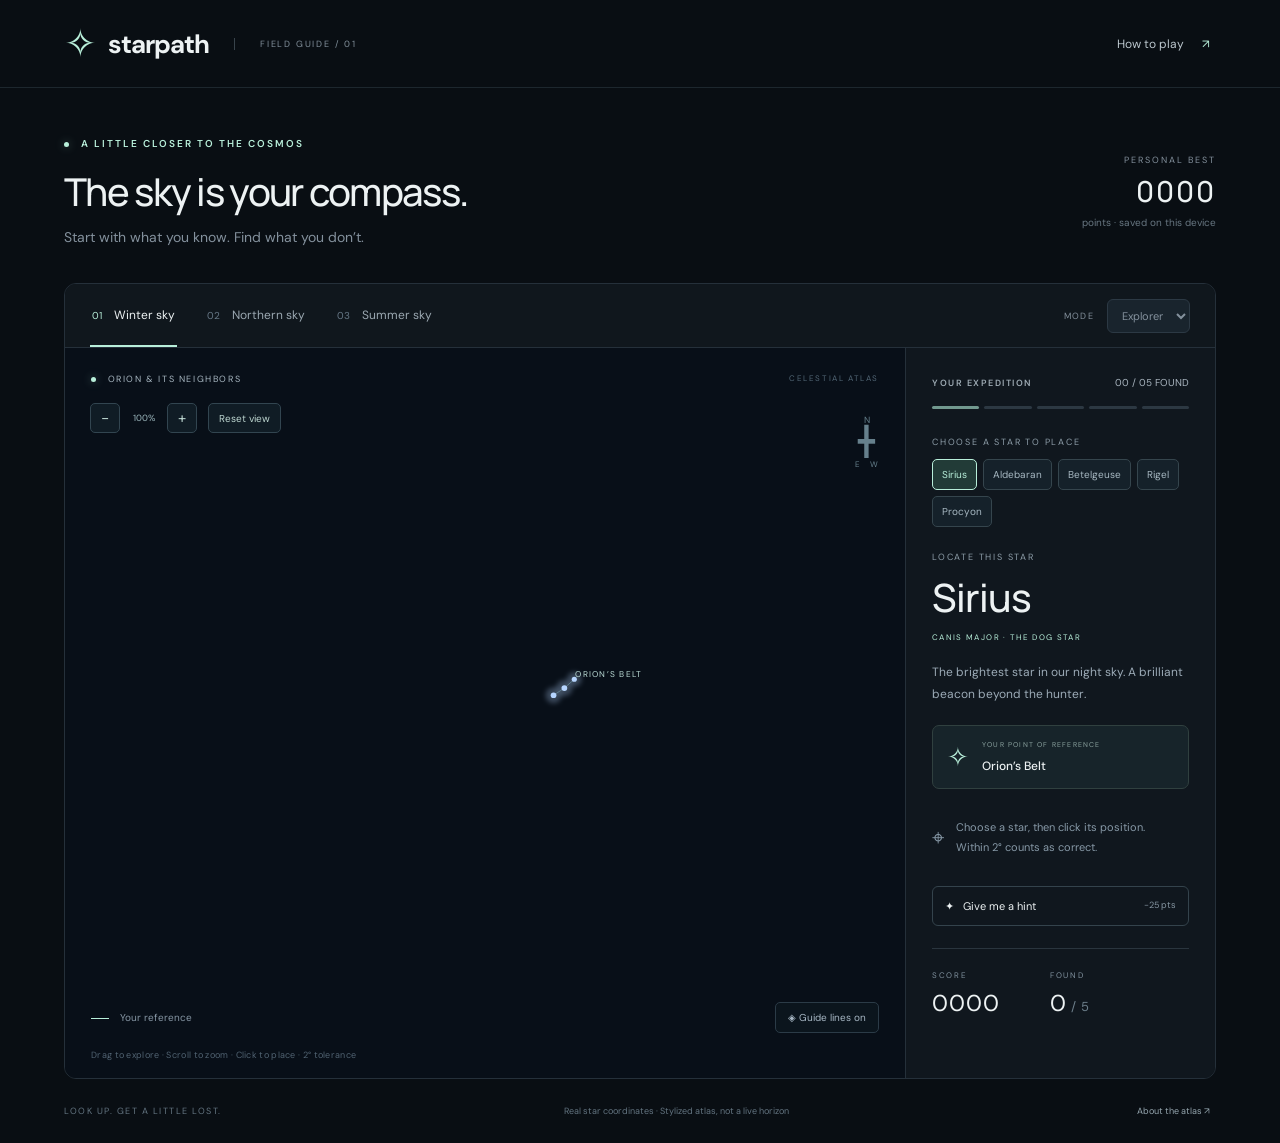
==== index.html @ 0b53121b "Add Starpath sky navigation game" ====
<!doctype html><html lang="en"><head><meta charset="UTF-8"><meta name="viewport" content="width=device-width, initial-scale=1"><title>Starpath — Find your way through the night</title><meta name="description" content="Learn the night sky by finding stars from familiar constellations. Three sky regions, hints, and an expert challenge."><style>@import url('https://fonts.googleapis.com/css2?family=DM+Sans:wght@400;500;600;700&family=Manrope:wght@400;500;600;700;800&display=swap');
:root{color-scheme:dark;--bg:#090e13;--panel:#10171e;--muted:#84919d;--line:#25303a;--mint:#b8efda;--white:#edf2f3}*{box-sizing:border-box}body{margin:0;background:var(--bg);color:var(--white);font-family:'DM Sans',sans-serif;font-size:14px}button,a,select{-webkit-tap-highlight-color:transparent}button,select{font:inherit;color:inherit}button{cursor:pointer}button:focus-visible,a:focus-visible,select:focus-visible{outline:2px solid var(--mint);outline-offset:5px}button:disabled{cursor:default;opacity:.45}header{height:88px;border-bottom:1px solid #1d272e;display:flex;align-items:center;justify-content:space-between;padding:0 5%}.brand{text-decoration:none;color:var(--white);font-size:26px;font-weight:700;letter-spacing:-1px;display:flex;align-items:center;gap:12px}.brand-icon{color:var(--mint);font-size:39px;font-weight:400}.beta{font-size:9px;letter-spacing:1.8px;color:#82909b;border-left:1px solid #38434b;margin-left:13px;padding-left:25px;font-weight:400}.quiet{background:none;border:0;font-size:12px;color:#bcc7ce}.quiet span{margin-left:15px;color:var(--mint)}main{max-width:1600px;margin:auto;padding:0 5%}.intro{display:flex;align-items:center;justify-content:space-between;padding:49px 0 37px}.eyebrow{font-size:10px;letter-spacing:2px;color:var(--mint);font-weight:600}.eyebrow i,.map-top i{display:inline-block;width:5px;height:5px;border-radius:50%;background:var(--mint);margin-right:8px;box-shadow:0 0 10px #b8efda66}h1{font-family:Manrope,sans-serif;font-size:clamp(28px,3vw,43px);font-weight:500;letter-spacing:-1.7px;margin:15px 0 10px}.intro p{color:var(--muted);margin:0;font-size:14px}.best{text-align:right;display:grid;gap:5px}.best>span{font-size:9px;letter-spacing:2px;color:var(--muted)}.best strong{font-family:Manrope,sans-serif;font-size:29px;font-weight:500;letter-spacing:2px}.best small{font-size:10px;color:#687782}.game{border:1px solid var(--line);border-radius:12px;overflow:hidden}.toolbar{height:64px;background:#10171d;display:flex;align-items:center;justify-content:space-between;padding:0 25px;border-bottom:1px solid var(--line)}.regions{display:flex;height:100%;gap:28px}.regions button{font-size:10px;background:none;border:0;border-bottom:2px solid transparent;color:#677987;padding:0 2px}.regions button span{font-size:12px;margin-left:9px;color:#9ba8b1}.regions .active{border-bottom-color:var(--mint);color:var(--mint)}.regions .active span{color:var(--white)}.mode{font-size:9px;letter-spacing:1.3px;color:var(--muted);display:flex;align-items:center;gap:13px}.mode select{background:#19242d;border:1px solid #2c3944;padding:8px 10px;border-radius:6px;font-size:11px;letter-spacing:0}.play-area{display:grid;grid-template-columns:minmax(0,1fr) 310px}.sky-wrap{position:relative;min-height:595px;overflow:hidden;background:radial-gradient(ellipse at 45% 65%,#1424346b,transparent 58%),radial-gradient(ellipse at 15% 15%,#15293455,transparent 50%),#080f18}#sky{display:block;width:100%;height:100%;min-height:595px;position:absolute;inset:0}.map-top{position:absolute;z-index:1;top:25px;left:26px;right:26px;display:flex;justify-content:space-between;font-size:8px;letter-spacing:1.6px;color:#536776;pointer-events:none}.map-top b{font-size:9px;font-weight:400;color:#a8b7c1}.map-bottom{position:absolute;bottom:45px;left:26px;right:26px;display:flex;align-items:center;justify-content:space-between;color:#8797a5;font-size:10px}.map-bottom button{background:#0d1820bb;border:1px solid #2b3b47;padding:8px 12px;border-radius:5px;font-size:10px;color:#a8b8c5}.line-key{display:inline-block;width:18px;border-top:1px solid var(--mint);vertical-align:middle;margin-right:8px}.sky-caption{position:absolute;bottom:17px;left:26px;color:#516372;font-size:9px;letter-spacing:.3px}.compass{position:absolute;right:27px;top:66px;text-align:center;font-size:9px;color:#66808c;pointer-events:none}.compass>div{font-size:28px;font-weight:400;line-height:32px}.compass small{font-size:8px}.star{cursor:crosshair;outline:none}.star .hover-ring{opacity:0;stroke:#b8efda;fill:none;stroke-width:1}.star:hover .hover-ring,.star:focus .hover-ring{opacity:.8}.star:focus .hit{stroke:var(--mint);stroke-width:1}.star-label{font:10px 'DM Sans',sans-serif;letter-spacing:1.5px;fill:#bbdcd6;pointer-events:none}.constellation-label{font:11px 'DM Sans',sans-serif;letter-spacing:5px;fill:#6a9b9d;opacity:.65}.guide{stroke:#81c6bf;stroke-width:1;opacity:.45;fill:none}.found-ring{stroke:#b8efda;stroke-width:1.2;fill:#b8efda0c}.wrong-ring{fill:none;stroke:#e8a28b;stroke-width:1.5}.hint-area{fill:#b8efda07;stroke:#b8efda66;stroke-dasharray:4 6}aside{background:var(--panel);padding:28px 26px;display:flex;flex-direction:column;border-left:1px solid var(--line)}.mission-top{display:flex;justify-content:space-between;align-items:center}.mission-top .eyebrow{font-size:9px;color:#9daab3;letter-spacing:1.5px}.mission-top>span:last-child{font-size:10px;color:#a8b4be}.dots{display:flex;gap:5px;margin:17px 0 34px}.dots i{height:3px;background:#2c3842;flex:1;border-radius:3px}.dots i.done{background:var(--mint)}.dots i.current{background:#71988e}.target-label{font-size:9px;letter-spacing:1.8px;color:#8d9da8}h2{font-family:Manrope,sans-serif;font-size:39px;font-weight:500;letter-spacing:-1px;margin:7px 0 8px}.subtitle{font-size:8px;letter-spacing:1.35px;color:var(--mint)}.description{font-size:12px;line-height:1.8;color:#9cabb7;margin:20px 0}.anchor{display:flex;gap:13px;background:#17242a;border:1px solid #30403f;border-radius:7px;padding:14px}.anchor>span{font-size:26px;color:var(--mint)}.anchor small{display:block;font-size:7px;letter-spacing:1.2px;color:#8ba29f;margin-bottom:7px}.anchor strong{font-size:12px;font-weight:500}.instructions{display:flex;gap:12px;align-items:center;color:#8799a7;margin:18px 0 7px}.instructions>span{font-size:22px}.instructions p{font-size:11px;line-height:1.8}.hint{border:1px solid #34434c;border-radius:6px;padding:12px;text-align:left;background:transparent;font-size:11px;margin-top:10px}.hint small{float:right;color:#8696a2;font-size:9px}.primary{border:0;border-radius:6px;background:var(--mint);color:#152b29;padding:13px 15px;font-size:12px;font-weight:600;margin-top:14px}.primary span{float:right}.stats{display:flex;gap:50px;border-top:1px solid #2a353e;padding-top:21px;margin-top:auto}.stats small{font-size:8px;letter-spacing:1.7px;color:#80919e;display:block;margin-bottom:8px}.stats strong{font-size:23px;font-weight:400;letter-spacing:1px}.stats strong span{font-size:13px;color:#6d7f8b}#hint-text,#feedback{font-size:11px;line-height:1.7}#hint-text{color:#b9ceca;margin-bottom:20px}#feedback{color:var(--mint)}#feedback.error{color:#e8a28b}footer{display:flex;justify-content:space-between;align-items:center;padding:25px 0;color:#637480;font-size:9px}footer>span{letter-spacing:1.5px}footer p{margin:0}footer button{font-size:9px;color:#95a6af;background:none;border:0}dialog{background:#111c24;color:var(--white);border:1px solid #3b514f;border-radius:14px;padding:36px;max-width:440px;width:calc(100% - 32px);box-shadow:0 30px 150px #000}dialog::backdrop{background:#020910bb;backdrop-filter:blur(8px)}dialog h2{font-size:30px;margin:15px 0}dialog p{font-size:13px;color:#a9bbc7;line-height:1.9}dialog a{color:var(--mint)}dialog .primary{width:100%}.close{position:absolute;right:14px;top:12px;background:none;border:0;color:#a9bbc7;font-size:25px}[hidden]{display:none!important}@media(min-width:1500px){.sky-wrap,#sky{min-height:690px}}@media(max-width:1000px){.play-area{grid-template-columns:minmax(0,1fr) 275px}aside{padding:24px 20px}.map-top>span:last-child{display:none}.regions{gap:15px}.toolbar{padding:0 18px}.map-bottom{left:16px;right:16px}.map-bottom>span{font-size:8px}}@media(max-width:720px){header{height:70px}.beta{display:none}.intro{padding:30px 0}.intro h1{font-size:29px;letter-spacing:-1px}.intro p{font-size:12px}.best{display:none}.toolbar{height:auto;flex-wrap:wrap;padding:0 15px;gap:5px}.regions{height:52px;flex:1;justify-content:space-between;gap:12px}.regions button span{font-size:10px;margin-left:4px}.mode{padding:7px 0;width:100%;justify-content:space-between;border-top:1px solid #27343d}.mode select{padding:5px 10px}.play-area{display:flex;flex-direction:column}.sky-wrap,#sky{min-height:430px}.sky-wrap{height:430px}.map-top{left:18px;top:18px}.compass{right:17px;top:48px}.map-bottom{bottom:35px}.sky-caption{bottom:12px;left:17px}aside{border-left:0;border-top:1px solid var(--line);padding:22px}.dots{margin:12px 0 22px}aside h2{font-size:34px}.description{margin:14px 0}.stats{margin-top:22px;gap:65px}.instructions{margin:10px 0 0}footer{flex-wrap:wrap;gap:16px;line-height:1.8}footer p{order:3;width:100%}}

#sky{cursor:crosshair;touch-action:manipulation}#sky:focus-visible{outline:1px solid var(--mint);outline-offset:-3px}.star{pointer-events:none}.sky-wrap{background:#080f18}

#sky{touch-action:none}.map-controls{position:absolute;z-index:2;top:55px;left:25px;display:flex;gap:6px;align-items:center}.map-controls button{height:30px;min-width:30px;border:1px solid #324550;background:#101c25;color:#bed7d1;border-radius:5px;font-size:15px}.map-controls #reset-view{font-size:10px;padding:0 10px;margin-left:5px}.map-controls span{font-size:9px;color:#9bb6bc;min-width:35px;text-align:center}.target-picker{margin-bottom:24px}#targets{display:flex;flex-wrap:wrap;gap:6px;margin-top:10px}.target-choice{font-size:10px;padding:8px 9px;border-radius:5px;border:1px solid #35454d;background:#15212a;color:#a8b9c3}.target-choice.selected{border-color:var(--mint);background:#223b37;color:var(--mint)}.target-choice.complete{color:var(--mint)}.dots{margin-bottom:22px}.stats{margin-top:22px}.sky-wrap,#sky{min-height:730px}@media(max-width:720px){.sky-wrap,#sky{min-height:430px}.map-controls{left:17px;top:47px}.target-picker{margin-bottom:18px}.sky-caption{font-size:8px}.target-choice{padding:10px 12px}}
</style></head><body>
<header><a class="brand" href="index.html"><span class="brand-icon">✧</span> starpath<span class="beta">FIELD GUIDE / 01</span></a><button class="quiet" id="help">How to play <span>↗</span></button></header>
<main><section class="intro"><div><div class="eyebrow"><i></i> A LITTLE CLOSER TO THE COSMOS</div><h1>The sky is your compass.</h1><p>Start with what you know. Find what you don’t.</p></div><div class="best"><span>PERSONAL BEST</span><strong id="best">0000</strong><small>points · saved on this device</small></div></section>
<section class="game"><div class="toolbar"><div class="regions" role="group" aria-label="Sky region"><button data-region="0" class="active">01 <span>Winter sky</span></button><button data-region="1">02 <span>Northern sky</span></button><button data-region="2">03 <span>Summer sky</span></button></div><label class="mode">MODE <select id="mode" aria-label="Difficulty"><option value="guided">Explorer</option><option value="expert">Expert</option></select></label></div>
<div class="play-area"><div class="sky-wrap"><div class="map-top"><span><i></i> <b id="map-title">ORION & ITS NEIGHBORS</b></span><span>CELESTIAL ATLAS</span></div><svg id="sky" viewBox="0 0 1000 700" role="group" tabindex="0" aria-label="Blank sky. Click to place the target within 2 degrees, or use arrow keys and Enter."></svg><div class="map-controls"><button id="zoom-out" aria-label="Zoom out">−</button><span id="zoom-level">100%</span><button id="zoom-in" aria-label="Zoom in">+</button><button id="reset-view">Reset view</button></div><div class="compass"><span>N</span><div>╋</div><small>E &nbsp; &nbsp; W</small></div><div class="map-bottom"><span><i class="line-key"></i> Your reference</span><button id="lines" aria-pressed="true">◈ &nbsp; Guide lines on</button></div><div class="sky-caption">Drag to explore · Scroll to zoom · Click to place · 2° tolerance</div></div>
<aside><div class="mission-top"><span class="eyebrow">YOUR EXPEDITION</span><span id="progress">01 / 05</span></div><div id="dots" class="dots"></div><div class="target-picker"><span class="target-label">CHOOSE A STAR TO PLACE</span><div id="targets" aria-label="Target stars"></div></div><span class="target-label">LOCATE THIS STAR</span><h2 id="target">Sirius</h2><div id="subtitle" class="subtitle">CANIS MAJOR · THE DOG STAR</div><p id="description" class="description"></p><div class="anchor"><span>✧</span><div><small>YOUR POINT OF REFERENCE</small><strong id="anchor-name">Orion’s Belt</strong></div></div><div class="instructions"><span>⌖</span><p>Choose a star, then click its position.<br>Within 2° counts as correct.</p></div><div id="feedback" role="status" aria-live="polite"></div><button id="hint" class="hint">✦ &nbsp; Give me a hint <small>−25 pts</small></button><p id="hint-text" hidden></p><button id="next" class="primary" hidden>Next star <span>→</span></button><button id="replay" class="primary" hidden>Explore again <span>↻</span></button><div class="stats"><div><small>SCORE</small><strong id="score">0000</strong></div><div><small>FOUND</small><strong id="found">0<span> / 5</span></strong></div></div></aside></div></section>
<footer><span>LOOK UP. GET A LITTLE LOST.</span><p>Real star coordinates · Stylized atlas, not a live horizon</p><button id="about">About the atlas ↗</button></footer></main>
<dialog id="dialog"><button id="close" class="close" aria-label="Close dialog">×</button><div class="eyebrow">WELCOME, STARGAZER</div><h2 id="dialog-title">Follow the stars.</h2><div id="dialog-body"></div><button id="start" class="primary">Let’s explore <span>→</span></button></dialog><script>// Bright-star J2000 coordinates (RA hours, declination degrees), rounded for this atlas.
const catalog=[
['Sirius',6.752,-16.716,-1.46,'white'],['Aldebaran',4.599,16.509,.85,'orange'],['Rigel',5.242,-8.202,.13,'blue'],['Betelgeuse',5.919,7.407,.42,'orange'],['Bellatrix',5.419,6.35,1.64,'blue'],['Saiph',5.796,-9.67,2.06,'blue'],['Mintaka',5.533,-.299,2.23,'blue'],['Alnilam',5.603,-1.202,1.69,'blue'],['Alnitak',5.679,-1.943,1.77,'blue'],['Meissa',5.585,9.934,3.33,'blue'],['Procyon',7.655,5.225,.34,'white'],['Capella',5.278,45.998,.08,'gold'],['Pollux',7.755,28.026,1.14,'gold'],['Castor',7.577,31.888,1.58,'white'],['Elnath',5.438,28.608,1.65,'blue'],['Alhena',6.629,16.399,1.93,'white'],['Mirzam',6.378,-17.956,1.98,'blue'],['Arneb',5.545,-17.822,2.58,'white'],['Nihal',5.471,-20.759,2.84,'gold'],['Dubhe',11.062,61.751,1.79,'gold'],['Merak',11.031,56.382,2.37,'white'],['Phecda',11.897,53.695,2.44,'white'],['Megrez',12.257,57.033,3.31,'white'],['Alioth',12.9,55.96,1.77,'white'],['Mizar',13.399,54.925,2.23,'white'],['Alkaid',13.792,49.313,1.86,'blue'],['Polaris',2.53,89.264,1.98,'gold'],['Arcturus',14.261,19.182,-.05,'orange'],['Regulus',10.14,11.967,1.35,'blue'],['Kochab',14.845,74.155,2.08,'orange'],['Pherkad',15.345,71.834,3.05,'white'],['Thuban',14.073,64.376,3.65,'white'],['Cor Caroli',12.934,38.318,2.89,'white'],['Denebola',11.817,14.572,2.14,'white'],['Vega',18.616,38.784,.03,'blue'],['Deneb',20.69,45.28,1.25,'white'],['Altair',19.846,8.868,.77,'white'],['Sadr',20.37,40.257,2.23,'white'],['Albireo',19.512,27.96,3.18,'gold'],['Gienah',20.77,33.97,2.48,'gold'],['Delta Cygni',19.75,45.131,2.87,'blue'],['Sheliak',18.835,33.363,3.52,'blue'],['Sulafat',18.982,32.69,3.25,'blue'],['Tarazed',19.771,10.613,2.72,'orange'],['Alshain',19.922,6.407,3.71,'gold'],['Rasalhague',17.582,12.56,2.07,'white'],['Etamin',17.943,51.489,2.23,'orange']];
const stars=Object.fromEntries(catalog.map(([name,ra,dec,mag,color])=>[name,{name,ra,dec,mag,color}]));
const missions=[
{title:'ORION & ITS NEIGHBORS',anchor:'Orion’s Belt',reference:['Mintaka','Alnilam','Alnitak'],center:[6.1,12],names:catalog.slice(0,19).map(s=>s[0]).filter(n=>!['Capella','Pollux','Castor','Elnath'].includes(n)),lines:[['Betelgeuse','Alnitak','Saiph','Rigel','Mintaka','Bellatrix','Betelgeuse'],['Mintaka','Alnilam','Alnitak'],['Bellatrix','Meissa','Betelgeuse']],labels:['Alnilam'],targets:[
['Sirius','CANIS MAJOR · THE DOG STAR','The brightest star in our night sky. A brilliant beacon beyond the hunter.','Extend Orion’s Belt down and to the left. Place Sirius about 23° beyond the belt.'],
['Aldebaran','TAURUS · THE EYE OF THE BULL','An orange giant in Taurus. Estimate its position beyond the belt.','Follow the belt in the opposite direction: up and to the right.'],
['Betelgeuse','ORION · THE HUNTER’S SHOULDER','A red supergiant marking one of Orion’s shoulders.','Place it above and to the left of the belt, roughly 9° away.'],
['Rigel','ORION · THE HUNTER’S FOOT','A luminous blue-white star at the foot of the hunter.','Look below and to the right of the belt, at the corner of Orion.'],
['Procyon','CANIS MINOR · THE LITTLE DOG','Together with Sirius and Betelgeuse, it forms the Winter Triangle.','Look left of Betelgeuse and above Sirius. It completes a large triangle.']]},
{title:'THE GREAT BEAR & BEYOND',anchor:'The Big Dipper',reference:['Dubhe','Merak','Phecda','Megrez','Alioth','Mizar','Alkaid'],center:[12.5,55],names:catalog.slice(19,34).map(s=>s[0]),lines:[['Dubhe','Merak','Phecda','Megrez','Dubhe'],['Megrez','Alioth','Mizar','Alkaid']],labels:['Dubhe','Merak'],targets:[
['Polaris','URSA MINOR · THE NORTH STAR','Almost at the north celestial pole, this star is a classic navigation landmark.','Trace a line from Merak through Dubhe and continue roughly five times their separation.'],
['Arcturus','BOÖTES · THE BEAR GUARDIAN','A warm orange beacon beyond the curve of the Dipper’s handle.','Follow the arc of the handle away from the bowl toward where Arcturus belongs.'],
['Cor Caroli','CANES VENATICI · THE HUNTING DOGS','A star below the handle of the Big Dipper.','Place it south of the handle, roughly below the space between Alioth and Mizar.'],
['Kochab','URSA MINOR · GUARDIAN OF THE POLE','An orange star in the bowl of the Little Dipper.','Find Polaris, then look toward the handle side of the Big Dipper to place Kochab.'],
['Regulus','LEO · THE LION’S HEART','A blue-white star far below the bowl of the Big Dipper.','Look far below Merak, toward the lower-right edge of this chart.']]},
{title:'THE SUMMER TRIANGLE',anchor:'Deneb',reference:['Deneb'],center:[19.2,31],names:catalog.slice(34).map(s=>s[0]),lines:[['Deneb','Sadr','Albireo'],['Delta Cygni','Sadr','Gienah']],labels:['Deneb'],targets:[
['Vega','LYRA · THE HARP','A bright blue-white star, and one corner of the Summer Triangle.','Place Vega to the right and slightly below Deneb, about 24° away.'],
['Altair','AQUILA · THE EAGLE','The southern point of the Summer Triangle, flanked by two close companions.','Place Altair well below Deneb, about 38° away.'],
['Albireo','CYGNUS · THE SWAN’S BEAK','The star at the foot of the Northern Cross.','Place Albireo below and to the right of Deneb, about 22° away.'],
['Sadr','CYGNUS · THE HEART OF THE SWAN','Where the long and short arms of the Northern Cross meet.','Place Sadr just below and to the right of Deneb, about 6° away.'],
['Tarazed','AQUILA · THE EAGLE’S COMPANION','An orange giant close to the bright star Altair.','Place Tarazed just above and to the right of Altair, about 2° away.']]}];
const $=id=>document.getElementById(id),NS='http://www.w3.org/2000/svg';
let region=0,index=0,score=0,found=[],hinted=false,mistakes=0,solved=false,showLines=true,points={},best=0,transform=null,cursor=[500,330],keyboardAim=false,attempts={},view={x:0,y:0,w:1000,h:700},drag=null;
try{best=Number(localStorage.getItem('starpath-blank-best'))||0}catch{}$('best').textContent=String(best).padStart(4,'0');
function el(tag,attrs={},parent=$('sky')){let n=document.createElementNS(NS,tag);if(['circle','path','polyline'].includes(tag))n.setAttribute('aria-hidden','true');for(let [k,v]of Object.entries(attrs))n.setAttribute(k,v);parent.appendChild(n);return n}
function project(s,c){let r=Math.PI/180,a=s.ra*15*r,d=s.dec*r,a0=c[0]*15*r,d0=c[1]*r,k=2/(1+Math.sin(d0)*Math.sin(d)+Math.cos(d0)*Math.cos(d)*Math.cos(a-a0));return[-k*Math.cos(d)*Math.sin(a-a0),-k*(Math.cos(d0)*Math.sin(d)-Math.sin(d0)*Math.cos(d)*Math.cos(a-a0))]}
function unproject(x,y){const r=Math.PI/180,X=-((x-500)/transform.scale+transform.mx),Y=-((y-330)/transform.scale+transform.my),rho=Math.hypot(X,Y),c=2*Math.atan(rho/2),a0=missions[region].center[0]*15*r,d0=missions[region].center[1]*r;if(rho<1e-12)return{ra:a0/r/15,dec:d0/r};return{ra:(a0+Math.atan2(X*Math.sin(c),rho*Math.cos(d0)*Math.cos(c)-Y*Math.sin(d0)*Math.sin(c)))/r/15,dec:Math.asin(Math.max(-1,Math.min(1,Math.cos(c)*Math.sin(d0)+Y*Math.sin(c)*Math.cos(d0)/rho)))/r}}
function separation(a,b){const r=Math.PI/180,dd=(a.dec-b.dec)*r,da=(a.ra-b.ra)*15*r,h=Math.sin(dd/2)**2+Math.cos(a.dec*r)*Math.cos(b.dec*r)*Math.sin(da/2)**2;return 2*Math.asin(Math.sqrt(Math.max(0,Math.min(1,h))))/r}
function drawCursor(){const old=$('aim-cursor');if(old)old.remove();if(keyboardAim){const [x,y]=cursor;el('path',{id:'aim-cursor',d:`M${x-9} ${y}H${x+9}M${x} ${y-9}V${y+9}`,stroke:'#b8efda','pointer-events':'none'});}}
function renderSky(){const m=missions[region],svg=$('sky');svg.replaceChildren();const raw=m.names.map(n=>project(stars[n],m.center)),xs=raw.map(p=>p[0]),ys=raw.map(p=>p[1]),xmin=Math.min(...xs),xmax=Math.max(...xs),ymin=Math.min(...ys),ymax=Math.max(...ys),scale=Math.min(740/(xmax-xmin),440/(ymax-ymin));transform={scale,mx:(xmin+xmax)/2,my:(ymin+ymax)/2};points={};m.names.forEach((n,i)=>points[n]=[500+(raw[i][0]-(xmin+xmax)/2)*scale,330+(raw[i][1]-(ymin+ymax)/2)*scale]);
const defs=el('defs');const f=el('filter',{id:'glow',x:'-300%',y:'-300%',width:'700%',height:'700%'},defs);el('feGaussianBlur',{stdDeviation:3},f);
// Only the reference and correctly located stars are drawn. Hidden targets have no SVG nodes.
if(showLines&&$('mode').value==='guided'){for(let line of m.lines){for(let i=1;i<line.length;i++){if(m.reference.includes(line[i-1])&&m.reference.includes(line[i]))el('polyline',{points:[points[line[i-1]],points[line[i]]].map(p=>p.join(',')).join(' '),class:'guide'});}}}
for(let name of [...new Set([...m.reference,...found])]){const s=stars[name],[x,y]=points[name],r=Math.max(1.6,4.6-s.mag*.68),color={white:'#e8f2ff',blue:'#b6d5ff',orange:'#ffd0a0',gold:'#f0dfb5'}[s.color];const g=el('g',{class:'star',role:'img','aria-label':`Star at chart position ${Math.round(x)}, ${Math.round(y)}`,'data-star':name});el('circle',{cx:x,cy:y,r:15,fill:'transparent',class:'hit'},g);el('circle',{cx:x,cy:y,r:r*2.8,fill:color,opacity:.28,filter:'url(#glow)','pointer-events':'none'},g);el('circle',{cx:x,cy:y,r,fill:color,'pointer-events':'none'},g);if(s.mag<1.5){el('path',{d:`M${x-9} ${y}H${x+9}M${x} ${y-9}V${y+9}`,stroke:color,'stroke-width':.6,opacity:.5,'pointer-events':'none'},g)}el('circle',{cx:x,cy:y,r:13,class:'hover-ring','pointer-events':'none'},g);if(found.includes(name)){el('circle',{cx:x,cy:y,r:16,class:'found-ring','pointer-events':'none'},g)}if(found.includes(name)||m.labels.includes(name)){const t=el('text',{x:x+13,y:y-13,class:'star-label'},g);t.textContent=region===0&&name==='Alnilam'?'ORION’S BELT':name;g.setAttribute('aria-label',name)}}
drawCursor();
}
function update(){const m=missions[region],t=m.targets[index];$('map-title').textContent=m.title;$('anchor-name').textContent=m.anchor;$('progress').textContent=`${String(found.length).padStart(2,'0')} / 05 FOUND`;$('target').textContent=t[0];$('subtitle').textContent=t[1];$('description').textContent=t[2];$('score').textContent=String(score).padStart(4,'0');$('found').innerHTML=found.length+'<span> / 5</span>';$('dots').innerHTML=m.targets.map((t,i)=>`<i class="${found.includes(t[0])?'done':i===index?'current':''}"></i>`).join('');$('hint').hidden=solved||$('mode').value==='expert';$('hint').disabled=hinted;$('hint-text').hidden=!hinted;$('hint-text').textContent=hinted?t[3]:'';$('next').hidden=!solved||found.length===5;$('replay').hidden=found.length!==5;$('lines').disabled=$('mode').value==='expert';$('lines').textContent=`◈  Guide lines ${showLines&&$('mode').value==='guided'?'on':'off'}`;$('lines').setAttribute('aria-pressed',showLines&&$('mode').value==='guided');renderTargets();renderSky()}
function guessAt(x,y){if(solved||!Number.isFinite(x)||!Number.isFinite(y))return;const t=missions[region].targets[index],name=t[0],error=separation(unproject(x,y),stars[name]);if(error<=2+1e-9){solved=true;found.push(name);const earned=Math.max(25,100-(hinted?25:0)-mistakes*10)*($('mode').value==='expert'?2:1);score+=earned;$('feedback').className='';$('feedback').textContent=`✓ ${name} located — ${error.toFixed(2)}° away. +${earned} points`;
if(score>best){best=score;try{localStorage.setItem('starpath-blank-best',best)}catch{}$('best').textContent=String(best).padStart(4,'0')}
update();if(found.length===5){$('feedback').textContent=`✦ Expedition complete! You found all 5 stars. ${score} points.`;$('description').textContent='You’ve charted this corner of the cosmos. Try another region, or take on Expert mode for double points.'}$('next').hidden?$('replay').focus():$('next').focus();}else{mistakes++;$('feedback').className='error';$('feedback').textContent=`${error.toFixed(2)}° away — get within 2°. Try again. −10 pts from this star’s reward.`;let p=[x,y];const ring=el('circle',{cx:p[0],cy:p[1],r:19,class:'wrong-ring'});setTimeout(()=>ring.remove(),800)}}
function reset(){attempts={};resetView();keyboardAim=false;cursor=[500,330];index=0;score=0;found=[];hinted=false;mistakes=0;solved=false;showLines=true;$('feedback').textContent='';$('feedback').className='';update()}
function saveAttempt(){attempts[index]={hinted,mistakes}}
function selectTarget(i){saveAttempt();index=i;const state=attempts[i]||{};hinted=!!state.hinted;mistakes=state.mistakes||0;solved=found.includes(missions[region].targets[i][0]);$('feedback').className='';$('feedback').textContent=solved?'✓ You have already located this star.':'';update()}
function renderTargets(){const list=$('targets');list.replaceChildren();missions[region].targets.forEach((t,i)=>{const b=document.createElement('button');b.textContent=(found.includes(t[0])?'✓ ':'')+t[0];b.className='target-choice'+(i===index?' selected':'')+(found.includes(t[0])?' complete':'');b.setAttribute('aria-pressed',i===index);b.onclick=()=>selectTarget(i);list.appendChild(b)})}
function applyView(){ $('sky').setAttribute('viewBox',`${view.x} ${view.y} ${view.w} ${view.h}`);$('zoom-level').textContent=Math.round(100000/view.w)+'%'}
function resetView(){view={x:0,y:0,w:1000,h:700};applyView()}
function skyPoint(e){const svg=$('sky'),p=svg.createSVGPoint();p.x=e.clientX;p.y=e.clientY;const matrix=svg.getScreenCTM();return matrix?p.matrixTransform(matrix.inverse()):null}
function zoomAt(factor,p={x:view.x+view.w/2,y:view.y+view.h/2}){const w=Math.max(220,Math.min(2500,view.w*factor)),ratio=w/view.w;view={x:p.x+(view.x-p.x)*ratio,y:p.y+(view.y-p.y)*ratio,w,h:view.h*ratio};applyView()}
$('sky').onpointerdown=e=>{if(e.button!==0||drag)return;const p=skyPoint(e);if(!p)return;drag={id:e.pointerId,x:e.clientX,y:e.clientY,start:p,view:{...view},moved:false};$('sky').setPointerCapture(e.pointerId)};
$('sky').onpointermove=e=>{if(!drag||e.pointerId!==drag.id)return;if(Math.hypot(e.clientX-drag.x,e.clientY-drag.y)>5)drag.moved=true;if(drag.moved){const p=skyPoint(e);if(!p)return;view.x+=drag.start.x-p.x;view.y+=drag.start.y-p.y;applyView();$('sky').style.cursor='grabbing'}};
$('sky').onpointerup=e=>{if(!drag||e.pointerId!==drag.id)return;const moved=drag.moved||Math.hypot(e.clientX-drag.x,e.clientY-drag.y)>5;drag=null;$('sky').style.cursor='crosshair';if($('sky').hasPointerCapture(e.pointerId))$('sky').releasePointerCapture(e.pointerId);if(!moved){const p=skyPoint(e);if(p){keyboardAim=false;guessAt(p.x,p.y)}}};
$('sky').onpointercancel=()=>{drag=null;$('sky').style.cursor='crosshair'};
$('sky').onwheel=e=>{e.preventDefault();const p=skyPoint(e);if(p)zoomAt(Math.exp(Math.max(-1,Math.min(1,e.deltaY*.0015))),p)};
$('zoom-in').onclick=()=>zoomAt(.8);$('zoom-out').onclick=()=>zoomAt(1.25);$('reset-view').onclick=resetView;
$('sky').onkeydown=e=>{const dirs={ArrowLeft:[-1,0],ArrowRight:[1,0],ArrowUp:[0,-1],ArrowDown:[0,1]};if(dirs[e.key]){e.preventDefault();keyboardAim=true;const d=dirs[e.key],step=e.shiftKey?2:10;cursor=[Math.max(view.x,Math.min(view.x+view.w,cursor[0]+d[0]*step*view.w/1000)),Math.max(view.y,Math.min(view.y+view.h,cursor[1]+d[1]*step*view.w/1000))];drawCursor()}else if(e.key==='Enter'||e.key===' '){e.preventDefault();guessAt(...cursor)}};
$('hint').onclick=()=>{hinted=true;update()};$('next').onclick=()=>{const i=missions[region].targets.findIndex(t=>!found.includes(t[0]));if(i>=0)selectTarget(i)};$('replay').onclick=reset;$('mode').onchange=reset;$('lines').onclick=()=>{showLines=!showLines;update()};document.querySelectorAll('[data-region]').forEach(b=>b.onclick=()=>{region=Number(b.dataset.region);document.querySelectorAll('[data-region]').forEach(x=>x.classList.toggle('active',x===b));reset()});
function help(about=false){$('dialog-title').textContent=about?'A map, not a moment.':'Follow the stars.';$('dialog-body').innerHTML=about?'<p>This stylized atlas uses rounded J2000 coordinates for its bright stars, projected stereographically. Only your reference and stars you have correctly placed are shown. Guesses are scored by great-circle angular distance; 2° or less counts as correct. It is not a view for your current location or time; orientation changes in the real sky.</p><p>Reference: <a href="https://iauarchive.eso.org/public/themes/constellations/" target="_blank" rel="noopener">IAU constellation charts</a> and <a href="https://www.cosmos.esa.int/web/hipparcos/brightest" target="_blank" rel="noopener">ESA Hipparcos bright stars</a>.</p>':'<p><b>1. Get your bearings.</b> Drag to move around the sky and scroll to zoom. Use the +/− buttons on touch screens. Reset view takes you back to your reference.</p><p><b>2. Find your target.</b> Select any target star from the list, then click the empty sky where you think it belongs. You can find them in any order. Within 2° counts as correct, and the star is revealed. You can also focus the map, aim with arrow keys (Shift for finer steps), and press Enter.</p><p><b>3. Explore all five.</b> Each star starts at 100 points. A hint costs 25; a wrong guess costs 10, with a minimum reward of 25. Expert mode removes hints and lines, and doubles rewards.</p><p>Switching regions or modes starts a new expedition. Your personal best stays saved on this device.</p>';$('dialog').showModal()}
$('help').onclick=()=>help();$('about').onclick=()=>help(true);$('close').onclick=$('start').onclick=()=>$('dialog').close();reset();
</script></body></html>
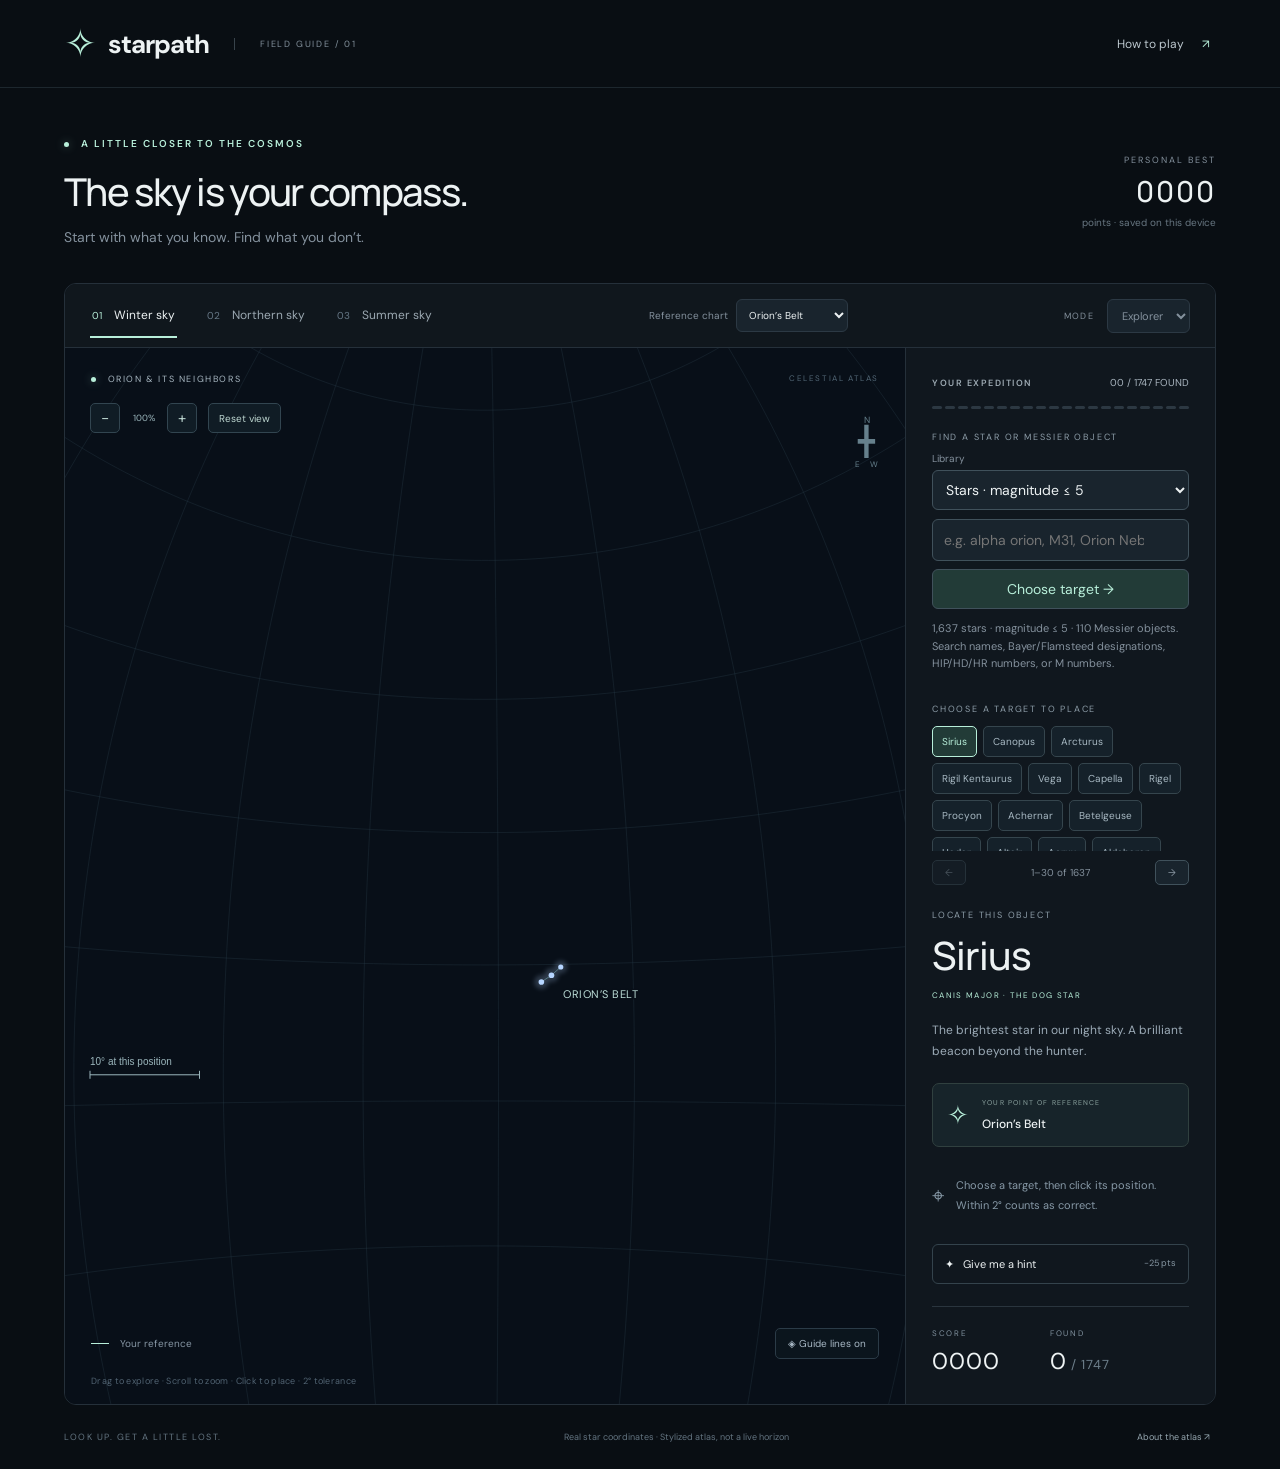
==== commit 33f80a50: "Expand star atlas to magnitude 5 and add Messier placement challenges" ====
--- a/index.html
+++ b/index.html
@@ -4,16 +4,19 @@
 #sky{cursor:crosshair;touch-action:manipulation}#sky:focus-visible{outline:1px solid var(--mint);outline-offset:-3px}.star{pointer-events:none}.sky-wrap{background:#080f18}
 
 #sky{touch-action:none}.map-controls{position:absolute;z-index:2;top:55px;left:25px;display:flex;gap:6px;align-items:center}.map-controls button{height:30px;min-width:30px;border:1px solid #324550;background:#101c25;color:#bed7d1;border-radius:5px;font-size:15px}.map-controls #reset-view{font-size:10px;padding:0 10px;margin-left:5px}.map-controls span{font-size:9px;color:#9bb6bc;min-width:35px;text-align:center}.target-picker{margin-bottom:24px}#targets{display:flex;flex-wrap:wrap;gap:6px;margin-top:10px}.target-choice{font-size:10px;padding:8px 9px;border-radius:5px;border:1px solid #35454d;background:#15212a;color:#a8b9c3}.target-choice.selected{border-color:var(--mint);background:#223b37;color:var(--mint)}.target-choice.complete{color:var(--mint)}.dots{margin-bottom:22px}.stats{margin-top:22px}.sky-wrap,#sky{min-height:730px}@media(max-width:720px){.sky-wrap,#sky{min-height:430px}.map-controls{left:17px;top:47px}.target-picker{margin-bottom:18px}.sky-caption{font-size:8px}.target-choice{padding:10px 12px}}
-</style></head><body>
+
+.star-search{margin:0 0 14px}.star-search label{display:block;margin-bottom:9px}.star-search input{width:100%;box-sizing:border-box;background:#19242d;border:1px solid #40515b;border-radius:6px;padding:11px;color:var(--white);font:inherit}.star-search input:focus{outline:2px solid var(--mint)}.star-search button{width:100%;margin-top:8px;padding:10px;border:1px solid #40515b;border-radius:6px;background:#223b37;color:var(--mint)}.catalog-note,#search-feedback{font-size:11px;color:var(--muted);line-height:1.6}#search-feedback{color:#e8a28b}#targets{max-height:150px;overflow:auto}h2{overflow-wrap:anywhere}
+.toolbar{height:auto;min-height:64px;flex-wrap:wrap;gap:12px;padding-top:8px;padding-bottom:8px}.regions{min-height:44px}.chart-selector{font-size:10px;color:var(--muted);display:flex;gap:8px;align-items:center}.chart-selector select{max-width:170px;background:#19242d;border:1px solid #2c3944;border-radius:6px;padding:8px;font:inherit;color:var(--white)}.star-label{paint-order:stroke;stroke:#080f18;stroke-width:3px;stroke-linejoin:round}.guide,.found-ring,.wrong-ring{vector-effect:non-scaling-stroke}@media(max-width:720px){.regions{width:100%;flex:auto;gap:8px}.chart-selector{width:100%;justify-content:space-between}.chart-selector select{max-width:200px}.brand{font-size:23px}.quiet span{margin-left:4px}.quiet{font-size:10px}main{min-width:0}}
+.star-search select{width:100%;margin-bottom:9px;background:#19242d;color:var(--white);border:1px solid #40515b;border-radius:6px;padding:9px;font:inherit}.star-search .library-label{font-size:10px;color:var(--muted);margin-bottom:5px}.target-pages{display:flex;align-items:center;justify-content:space-between;gap:10px;margin-top:9px;color:var(--muted);font-size:10px}.target-pages button{padding:5px 12px;background:#19242d;border:1px solid #40515b;border-radius:5px}#targets{max-height:125px}.dots{gap:3px}</style></head><body>
 <header><a class="brand" href="index.html"><span class="brand-icon">✧</span> starpath<span class="beta">FIELD GUIDE / 01</span></a><button class="quiet" id="help">How to play <span>↗</span></button></header>
 <main><section class="intro"><div><div class="eyebrow"><i></i> A LITTLE CLOSER TO THE COSMOS</div><h1>The sky is your compass.</h1><p>Start with what you know. Find what you don’t.</p></div><div class="best"><span>PERSONAL BEST</span><strong id="best">0000</strong><small>points · saved on this device</small></div></section>
-<section class="game"><div class="toolbar"><div class="regions" role="group" aria-label="Sky region"><button data-region="0" class="active">01 <span>Winter sky</span></button><button data-region="1">02 <span>Northern sky</span></button><button data-region="2">03 <span>Summer sky</span></button></div><label class="mode">MODE <select id="mode" aria-label="Difficulty"><option value="guided">Explorer</option><option value="expert">Expert</option></select></label></div>
+<section class="game"><div class="toolbar"><div class="regions" role="group" aria-label="Sky region"><button data-region="0" class="active">01 <span>Winter sky</span></button><button data-region="1">02 <span>Northern sky</span></button><button data-region="2">03 <span>Summer sky</span></button></div><label class="chart-selector">Reference chart <select id="chart-choice" aria-label="Reference chart"></select></label><label class="mode">MODE <select id="mode" aria-label="Difficulty"><option value="guided">Explorer</option><option value="expert">Expert</option></select></label></div>
 <div class="play-area"><div class="sky-wrap"><div class="map-top"><span><i></i> <b id="map-title">ORION & ITS NEIGHBORS</b></span><span>CELESTIAL ATLAS</span></div><svg id="sky" viewBox="0 0 1000 700" role="group" tabindex="0" aria-label="Blank sky. Click to place the target within 2 degrees, or use arrow keys and Enter."></svg><div class="map-controls"><button id="zoom-out" aria-label="Zoom out">−</button><span id="zoom-level">100%</span><button id="zoom-in" aria-label="Zoom in">+</button><button id="reset-view">Reset view</button></div><div class="compass"><span>N</span><div>╋</div><small>E &nbsp; &nbsp; W</small></div><div class="map-bottom"><span><i class="line-key"></i> Your reference</span><button id="lines" aria-pressed="true">◈ &nbsp; Guide lines on</button></div><div class="sky-caption">Drag to explore · Scroll to zoom · Click to place · 2° tolerance</div></div>
-<aside><div class="mission-top"><span class="eyebrow">YOUR EXPEDITION</span><span id="progress">01 / 05</span></div><div id="dots" class="dots"></div><div class="target-picker"><span class="target-label">CHOOSE A STAR TO PLACE</span><div id="targets" aria-label="Target stars"></div></div><span class="target-label">LOCATE THIS STAR</span><h2 id="target">Sirius</h2><div id="subtitle" class="subtitle">CANIS MAJOR · THE DOG STAR</div><p id="description" class="description"></p><div class="anchor"><span>✧</span><div><small>YOUR POINT OF REFERENCE</small><strong id="anchor-name">Orion’s Belt</strong></div></div><div class="instructions"><span>⌖</span><p>Choose a star, then click its position.<br>Within 2° counts as correct.</p></div><div id="feedback" role="status" aria-live="polite"></div><button id="hint" class="hint">✦ &nbsp; Give me a hint <small>−25 pts</small></button><p id="hint-text" hidden></p><button id="next" class="primary" hidden>Next star <span>→</span></button><button id="replay" class="primary" hidden>Explore again <span>↻</span></button><div class="stats"><div><small>SCORE</small><strong id="score">0000</strong></div><div><small>FOUND</small><strong id="found">0<span> / 5</span></strong></div></div></aside></div></section>
+<aside><div class="mission-top"><span class="eyebrow">YOUR EXPEDITION</span><span id="progress">01 / 05</span></div><div id="dots" class="dots"></div><form id="star-search" class="star-search"><label for="star-query" class="target-label">FIND A STAR OR MESSIER OBJECT</label><label for="target-library" class="library-label">Library</label><select id="target-library"><option value="star">Stars · magnitude ≤ 5</option><option value="messier">Messier objects · M1–M110</option></select><input id="star-query" type="search" list="star-options" placeholder="e.g. alpha orion, M31, Orion Nebula" autocomplete="off" aria-describedby="catalog-note search-feedback" required><datalist id="star-options"></datalist><button type="submit">Choose target →</button><p id="catalog-note" class="catalog-note"></p><p id="search-feedback" role="status" aria-live="polite"></p></form><div class="target-picker"><span class="target-label">CHOOSE A TARGET TO PLACE</span><div id="targets" aria-label="Targets"></div><div class="target-pages"><button id="targets-prev" type="button" aria-label="Previous targets">←</button><span id="target-page" aria-live="polite"></span><button id="targets-next" type="button" aria-label="Next targets">→</button></div></div><span class="target-label">LOCATE THIS OBJECT</span><h2 id="target">Sirius</h2><div id="subtitle" class="subtitle">CANIS MAJOR · THE DOG STAR</div><p id="description" class="description"></p><div class="anchor"><span>✧</span><div><small>YOUR POINT OF REFERENCE</small><strong id="anchor-name">Orion’s Belt</strong></div></div><div class="instructions"><span>⌖</span><p>Choose a target, then click its position.<br>Within 2° counts as correct.</p></div><div id="feedback" role="status" aria-live="polite"></div><button id="hint" class="hint">✦ &nbsp; Give me a hint <small>−25 pts</small></button><p id="hint-text" hidden></p><button id="next" class="primary" hidden>Next object <span>→</span></button><button id="replay" class="primary" hidden>Explore again <span>↻</span></button><div class="stats"><div><small>SCORE</small><strong id="score">0000</strong></div><div><small>FOUND</small><strong id="found">0<span> / 5</span></strong></div></div></aside></div></section>
 <footer><span>LOOK UP. GET A LITTLE LOST.</span><p>Real star coordinates · Stylized atlas, not a live horizon</p><button id="about">About the atlas ↗</button></footer></main>
-<dialog id="dialog"><button id="close" class="close" aria-label="Close dialog">×</button><div class="eyebrow">WELCOME, STARGAZER</div><h2 id="dialog-title">Follow the stars.</h2><div id="dialog-body"></div><button id="start" class="primary">Let’s explore <span>→</span></button></dialog><script>// Bright-star J2000 coordinates (RA hours, declination degrees), rounded for this atlas.
+<dialog id="dialog"><button id="close" class="close" aria-label="Close dialog">×</button><div class="eyebrow">WELCOME, STARGAZER</div><h2 id="dialog-title">Follow the stars.</h2><div id="dialog-body"></div><button id="start" class="primary">Let’s explore <span>→</span></button></dialog><script src="bright-stars.js"></script><script src="messier-objects.js"></script><script>// Bright-star J2000 coordinates (RA hours, declination degrees), rounded for this atlas.
 const catalog=[
-['Sirius',6.752,-16.716,-1.46,'white'],['Aldebaran',4.599,16.509,.85,'orange'],['Rigel',5.242,-8.202,.13,'blue'],['Betelgeuse',5.919,7.407,.42,'orange'],['Bellatrix',5.419,6.35,1.64,'blue'],['Saiph',5.796,-9.67,2.06,'blue'],['Mintaka',5.533,-.299,2.23,'blue'],['Alnilam',5.603,-1.202,1.69,'blue'],['Alnitak',5.679,-1.943,1.77,'blue'],['Meissa',5.585,9.934,3.33,'blue'],['Procyon',7.655,5.225,.34,'white'],['Capella',5.278,45.998,.08,'gold'],['Pollux',7.755,28.026,1.14,'gold'],['Castor',7.577,31.888,1.58,'white'],['Elnath',5.438,28.608,1.65,'blue'],['Alhena',6.629,16.399,1.93,'white'],['Mirzam',6.378,-17.956,1.98,'blue'],['Arneb',5.545,-17.822,2.58,'white'],['Nihal',5.471,-20.759,2.84,'gold'],['Dubhe',11.062,61.751,1.79,'gold'],['Merak',11.031,56.382,2.37,'white'],['Phecda',11.897,53.695,2.44,'white'],['Megrez',12.257,57.033,3.31,'white'],['Alioth',12.9,55.96,1.77,'white'],['Mizar',13.399,54.925,2.23,'white'],['Alkaid',13.792,49.313,1.86,'blue'],['Polaris',2.53,89.264,1.98,'gold'],['Arcturus',14.261,19.182,-.05,'orange'],['Regulus',10.14,11.967,1.35,'blue'],['Kochab',14.845,74.155,2.08,'orange'],['Pherkad',15.345,71.834,3.05,'white'],['Thuban',14.073,64.376,3.65,'white'],['Cor Caroli',12.934,38.318,2.89,'white'],['Denebola',11.817,14.572,2.14,'white'],['Vega',18.616,38.784,.03,'blue'],['Deneb',20.69,45.28,1.25,'white'],['Altair',19.846,8.868,.77,'white'],['Sadr',20.37,40.257,2.23,'white'],['Albireo',19.512,27.96,3.18,'gold'],['Gienah',20.77,33.97,2.48,'gold'],['Delta Cygni',19.75,45.131,2.87,'blue'],['Sheliak',18.835,33.363,3.52,'blue'],['Sulafat',18.982,32.69,3.25,'blue'],['Tarazed',19.771,10.613,2.72,'orange'],['Alshain',19.922,6.407,3.71,'gold'],['Rasalhague',17.582,12.56,2.07,'white'],['Etamin',17.943,51.489,2.23,'orange']];
+['Sirius',6.752,-16.716,-1.46,'white'],['Aldebaran',4.599,16.509,.85,'orange'],['Rigel',5.242,-8.202,.13,'blue'],['Betelgeuse',5.919,7.407,.42,'orange'],['Bellatrix',5.419,6.35,1.64,'blue'],['Saiph',5.796,-9.67,2.06,'blue'],['Mintaka',5.533,-.299,2.23,'blue'],['Alnilam',5.603,-1.202,1.69,'blue'],['Alnitak',5.679,-1.943,1.77,'blue'],['Meissa',5.585,9.934,3.33,'blue'],['Procyon',7.655,5.225,.34,'white'],['Capella',5.278,45.998,.08,'gold'],['Pollux',7.755,28.026,1.14,'gold'],['Castor',7.577,31.888,1.58,'white'],['Elnath',5.438,28.608,1.65,'blue'],['Alhena',6.629,16.399,1.93,'white'],['Mirzam',6.378,-17.956,1.98,'blue'],['Arneb',5.545,-17.822,2.58,'white'],['Nihal',5.471,-20.759,2.84,'gold'],['Dubhe',11.062,61.751,1.79,'gold'],['Merak',11.031,56.382,2.37,'white'],['Phecda',11.897,53.695,2.44,'white'],['Megrez',12.257,57.033,3.31,'white'],['Alioth',12.9,55.96,1.77,'white'],['Mizar',13.399,54.925,2.23,'white'],['Alkaid',13.792,49.313,1.86,'blue'],['Polaris',2.53,89.264,1.98,'gold'],['Arcturus',14.261,19.182,-.05,'orange'],['Regulus',10.14,11.967,1.35,'blue'],['Kochab',14.845,74.155,2.08,'orange'],['Pherkad',15.345,71.834,3.05,'white'],['Thuban',14.073,64.376,3.65,'white'],['Cor Caroli',12.934,38.318,2.89,'white'],['Denebola',11.817,14.572,2.14,'white'],['Vega',18.616,38.784,.03,'blue'],['Deneb',20.69,45.28,1.25,'white'],['Altair',19.846,8.868,.77,'white'],['Sadr',20.37,40.257,2.23,'white'],['Albireo',19.512,27.96,3.18,'gold'],['Aljanah',20.77,33.97,2.48,'gold'],['Delta Cygni',19.75,45.131,2.87,'blue'],['Sheliak',18.835,33.363,3.52,'blue'],['Sulafat',18.982,32.69,3.25,'blue'],['Tarazed',19.771,10.613,2.72,'orange'],['Alshain',19.922,6.407,3.71,'gold'],['Rasalhague',17.582,12.56,2.07,'white'],['Etamin',17.943,51.489,2.23,'orange']];
 const stars=Object.fromEntries(catalog.map(([name,ra,dec,mag,color])=>[name,{name,ra,dec,mag,color}]));
 const missions=[
 {title:'ORION & ITS NEIGHBORS',anchor:'Orion’s Belt',reference:['Mintaka','Alnilam','Alnitak'],center:[6.1,12],names:catalog.slice(0,19).map(s=>s[0]).filter(n=>!['Capella','Pollux','Castor','Elnath'].includes(n)),lines:[['Betelgeuse','Alnitak','Saiph','Rigel','Mintaka','Bellatrix','Betelgeuse'],['Mintaka','Alnilam','Alnitak'],['Bellatrix','Meissa','Betelgeuse']],labels:['Alnilam'],targets:[
@@ -28,36 +31,113 @@
 ['Cor Caroli','CANES VENATICI · THE HUNTING DOGS','A star below the handle of the Big Dipper.','Place it south of the handle, roughly below the space between Alioth and Mizar.'],
 ['Kochab','URSA MINOR · GUARDIAN OF THE POLE','An orange star in the bowl of the Little Dipper.','Find Polaris, then look toward the handle side of the Big Dipper to place Kochab.'],
 ['Regulus','LEO · THE LION’S HEART','A blue-white star far below the bowl of the Big Dipper.','Look far below Merak, toward the lower-right edge of this chart.']]},
-{title:'THE SUMMER TRIANGLE',anchor:'Deneb',reference:['Deneb'],center:[19.2,31],names:catalog.slice(34).map(s=>s[0]),lines:[['Deneb','Sadr','Albireo'],['Delta Cygni','Sadr','Gienah']],labels:['Deneb'],targets:[
+{title:'THE SUMMER TRIANGLE',anchor:'Deneb',reference:['Deneb'],center:[19.2,31],names:catalog.slice(34).map(s=>s[0]),lines:[['Deneb','Sadr','Albireo'],['Delta Cygni','Sadr','Aljanah']],labels:['Deneb'],targets:[
 ['Vega','LYRA · THE HARP','A bright blue-white star, and one corner of the Summer Triangle.','Place Vega to the right and slightly below Deneb, about 24° away.'],
 ['Altair','AQUILA · THE EAGLE','The southern point of the Summer Triangle, flanked by two close companions.','Place Altair well below Deneb, about 38° away.'],
 ['Albireo','CYGNUS · THE SWAN’S BEAK','The star at the foot of the Northern Cross.','Place Albireo below and to the right of Deneb, about 22° away.'],
 ['Sadr','CYGNUS · THE HEART OF THE SWAN','Where the long and short arms of the Northern Cross meet.','Place Sadr just below and to the right of Deneb, about 6° away.'],
 ['Tarazed','AQUILA · THE EAGLE’S COMPANION','An orange giant close to the bright star Altair.','Place Tarazed just above and to the right of Altair, about 2° away.']]}];
+// Keep the original reference stars, including those fainter than magnitude 2.
+for(const object of [...brightStars,...messierObjects]) stars[object.name]={...object};
+const normalize=value=>value.toLowerCase().normalize('NFD').replace(/[\u0300-\u036f]/g,'').replace(/[αβγδεζηθικλμνξοπρστυφχψω]/g,c=>({'α':'alpha','β':'beta','γ':'gamma','δ':'delta','ε':'epsilon','ζ':'zeta','η':'eta','θ':'theta','ι':'iota','κ':'kappa','λ':'lambda','μ':'mu','ν':'nu','ξ':'xi','ο':'omicron','π':'pi','ρ':'rho','σ':'sigma','τ':'tau','υ':'upsilon','φ':'phi','χ':'chi','ψ':'psi','ω':'omega'}[c])).replace(/[^a-z0-9]/g,'');
+const searchable=[...brightStars,...messierObjects].map(star=>({...star,keys:[star.name,...star.aliases].map(normalize)}));
+const referenceCharts=[...missions.map(m=>({...m})),
+{title:'THE SOUTHERN CROSS',anchor:'Southern Cross',reference:['Acrux','Gacrux','Mimosa'],center:[12.6,-60],lines:[['Acrux','Gacrux'],['Acrux','Mimosa']],labels:['Acrux','Gacrux','Mimosa']},
+...['Canopus','Achernar','Fomalhaut','Antares','Spica','Mirfak'].map(name=>({title: name.toUpperCase()+' & ITS NEIGHBORS',anchor:name,reference:[name],center:[stars[name].ra,stars[name].dec],lines:[],labels:[name]}))];
+// Every chart supports the same catalog; choosing a target never changes the chart.
+missions.push(...referenceCharts.slice(3).map(chart=>({...chart,targets:[]})));
+const extraTargets=[...new Set(missions.flatMap(m=>m.targets.map(t=>t[0])))].filter(name=>!brightStars.some(star=>star.name===name));
+for(const m of missions){
+ const original=m.targets;
+ m.targets=[...original,...brightStars.filter(star=>!original.some(t=>t[0]===star.name)).map(star=>[star.name,star.designation+' · MAG '+star.mag.toFixed(2),'Place '+star.name+' using the reference stars. Pan or zoom out to explore farther from this chart.',''])];
+ m.targets.push(...extraTargets.filter(name=>!m.targets.some(t=>t[0]===name)).map(name=>[name,'MAG '+stars[name].mag.toFixed(2),'Place '+name+' using the reference stars. Pan or zoom out to explore farther from this chart.','']));
+ m.targets.push(...messierObjects.map(object=>[object.name,(object.commonName?object.commonName+' · ':'')+object.objectType+' · '+object.designation,'Place the center of '+object.name+(object.commonName?' ('+object.commonName+')':'')+' using the reference stars. Within 2° counts as correct.','']));
+ m.names=[...new Set([...catalog.map(s=>s[0]),...m.reference,...m.targets.map(t=>t[0]),...m.lines.flat()])];
+}
+missions[2].lines.push(['Deneb','Vega','Altair','Deneb']);
 const $=id=>document.getElementById(id),NS='http://www.w3.org/2000/svg';
-let region=0,index=0,score=0,found=[],hinted=false,mistakes=0,solved=false,showLines=true,points={},best=0,transform=null,cursor=[500,330],keyboardAim=false,attempts={},view={x:0,y:0,w:1000,h:700},drag=null;
+let region=0,index=0,score=0,found=[],hinted=false,mistakes=0,solved=false,showLines=true,points={},best=0,transform=null,cursor=[500,330],keyboardAim=false,attempts={},view={x:0,y:0,w:1000,h:700},drag=null,chartViews={},targetPage=0,rememberedTarget={star:"Sirius",messier:"M1"};
 try{best=Number(localStorage.getItem('starpath-blank-best'))||0}catch{}$('best').textContent=String(best).padStart(4,'0');
 function el(tag,attrs={},parent=$('sky')){let n=document.createElementNS(NS,tag);if(['circle','path','polyline'].includes(tag))n.setAttribute('aria-hidden','true');for(let [k,v]of Object.entries(attrs))n.setAttribute(k,v);parent.appendChild(n);return n}
 function project(s,c){let r=Math.PI/180,a=s.ra*15*r,d=s.dec*r,a0=c[0]*15*r,d0=c[1]*r,k=2/(1+Math.sin(d0)*Math.sin(d)+Math.cos(d0)*Math.cos(d)*Math.cos(a-a0));return[-k*Math.cos(d)*Math.sin(a-a0),-k*(Math.cos(d0)*Math.sin(d)-Math.sin(d0)*Math.cos(d)*Math.cos(a-a0))]}
 function unproject(x,y){const r=Math.PI/180,X=-((x-500)/transform.scale+transform.mx),Y=-((y-330)/transform.scale+transform.my),rho=Math.hypot(X,Y),c=2*Math.atan(rho/2),a0=missions[region].center[0]*15*r,d0=missions[region].center[1]*r;if(rho<1e-12)return{ra:a0/r/15,dec:d0/r};return{ra:(a0+Math.atan2(X*Math.sin(c),rho*Math.cos(d0)*Math.cos(c)-Y*Math.sin(d0)*Math.sin(c)))/r/15,dec:Math.asin(Math.max(-1,Math.min(1,Math.cos(c)*Math.sin(d0)+Y*Math.sin(c)*Math.cos(d0)/rho)))/r}}
 function separation(a,b){const r=Math.PI/180,dd=(a.dec-b.dec)*r,da=(a.ra-b.ra)*15*r,h=Math.sin(dd/2)**2+Math.cos(a.dec*r)*Math.cos(b.dec*r)*Math.sin(da/2)**2;return 2*Math.asin(Math.sqrt(Math.max(0,Math.min(1,h))))/r}
-function drawCursor(){const old=$('aim-cursor');if(old)old.remove();if(keyboardAim){const [x,y]=cursor;el('path',{id:'aim-cursor',d:`M${x-9} ${y}H${x+9}M${x} ${y-9}V${y+9}`,stroke:'#b8efda','pointer-events':'none'});}}
-function renderSky(){const m=missions[region],svg=$('sky');svg.replaceChildren();const raw=m.names.map(n=>project(stars[n],m.center)),xs=raw.map(p=>p[0]),ys=raw.map(p=>p[1]),xmin=Math.min(...xs),xmax=Math.max(...xs),ymin=Math.min(...ys),ymax=Math.max(...ys),scale=Math.min(740/(xmax-xmin),440/(ymax-ymin));transform={scale,mx:(xmin+xmax)/2,my:(ymin+ymax)/2};points={};m.names.forEach((n,i)=>points[n]=[500+(raw[i][0]-(xmin+xmax)/2)*scale,330+(raw[i][1]-(ymin+ymax)/2)*scale]);
-const defs=el('defs');const f=el('filter',{id:'glow',x:'-300%',y:'-300%',width:'700%',height:'700%'},defs);el('feGaussianBlur',{stdDeviation:3},f);
-// Only the reference and correctly located stars are drawn. Hidden targets have no SVG nodes.
-if(showLines&&$('mode').value==='guided'){for(let line of m.lines){for(let i=1;i<line.length;i++){if(m.reference.includes(line[i-1])&&m.reference.includes(line[i]))el('polyline',{points:[points[line[i-1]],points[line[i]]].map(p=>p.join(',')).join(' '),class:'guide'});}}}
-for(let name of [...new Set([...m.reference,...found])]){const s=stars[name],[x,y]=points[name],r=Math.max(1.6,4.6-s.mag*.68),color={white:'#e8f2ff',blue:'#b6d5ff',orange:'#ffd0a0',gold:'#f0dfb5'}[s.color];const g=el('g',{class:'star',role:'img','aria-label':`Star at chart position ${Math.round(x)}, ${Math.round(y)}`,'data-star':name});el('circle',{cx:x,cy:y,r:15,fill:'transparent',class:'hit'},g);el('circle',{cx:x,cy:y,r:r*2.8,fill:color,opacity:.28,filter:'url(#glow)','pointer-events':'none'},g);el('circle',{cx:x,cy:y,r,fill:color,'pointer-events':'none'},g);if(s.mag<1.5){el('path',{d:`M${x-9} ${y}H${x+9}M${x} ${y-9}V${y+9}`,stroke:color,'stroke-width':.6,opacity:.5,'pointer-events':'none'},g)}el('circle',{cx:x,cy:y,r:13,class:'hover-ring','pointer-events':'none'},g);if(found.includes(name)){el('circle',{cx:x,cy:y,r:16,class:'found-ring','pointer-events':'none'},g)}if(found.includes(name)||m.labels.includes(name)){const t=el('text',{x:x+13,y:y-13,class:'star-label'},g);t.textContent=region===0&&name==='Alnilam'?'ORION’S BELT':name;g.setAttribute('aria-label',name)}}
-drawCursor();
+function drawCursor(){const unit=screenUnit();const old=$('aim-cursor');if(old)old.remove();if(keyboardAim){const [x,y]=cursor;el('path',{id:'aim-cursor',d:`M${x-9*unit} ${y}H${x+9*unit}M${x} ${y-9*unit}V${y+9*unit}`,stroke:'#b8efda','stroke-width':unit,'pointer-events':'none'});}}
+function chartPoint(star){const raw=project(star,missions[region].center);return[500+raw[0]*transform.scale,330+raw[1]*transform.scale]}
+function screenUnit(){const matrix=$('sky').getScreenCTM();return matrix?1/Math.hypot(matrix.a,matrix.b):view.w/1000}
+function renderSky(){
+ const m=missions[region],svg=$('sky');svg.replaceChildren();
+ // Fixed angular scale across all charts; no fitting based on hidden target positions.
+ transform={scale:600,mx:0,my:0};points={};m.names.forEach(name=>points[name]=chartPoint(stars[name]));
+ const unit=screenUnit(),known=[...new Set([...m.reference.filter(name=>name!==m.targets[index][0]||found.includes(name)),...found])];
+ const defs=el('defs'),f=el('filter',{id:'glow',x:'-300%',y:'-300%',width:'700%',height:'700%'},defs);el('feGaussianBlur',{stdDeviation:2*unit},f);
+ if(showLines&&$('mode').value==='guided'){
+  drawGrid(unit);
+  for(const line of m.lines)for(let i=1;i<line.length;i++)if(known.includes(line[i-1])&&known.includes(line[i])){
+   const a=points[line[i-1]],b=points[line[i]];if(a&&b)el('polyline',{points:[a,b].map(p=>p.join(',')).join(' '),class:'guide','stroke-width':unit,'data-guide':line[i-1]+'|'+line[i]});
+  }
+ }
+ const labels=[],markers=known.filter(name=>points[name]?.every(Number.isFinite)).map(name=>({name,p:points[name]}));
+ for(const {name,p:[x,y]} of markers){
+  const star=stars[name],radius=(star.kind==='messier'?4:Math.max(1.7,3.6-star.mag*.45))*unit,color={white:'#e8f2ff',blue:'#b6d5ff',orange:'#ffd0a0',gold:'#f0dfb5'}[star.color];
+  if(x<view.x-100*unit||x>view.x+view.w+100*unit||y<view.y-100*unit||y>view.y+view.h+100*unit)continue;
+  const g=el('g',{class:'star',role:'img','aria-label':name,'data-star':name,'data-kind':star.kind||'star'});
+  el('circle',{cx:x,cy:y,r:radius*2.5,fill:color,opacity:.2,filter:'url(#glow)'},g);
+  if(star.kind==='messier')el('path',{d:`M${x} ${y-5*unit}L${x+5*unit} ${y}L${x} ${y+5*unit}L${x-5*unit} ${y}Z`,stroke:'#b8efda',fill:'#152e2a','stroke-width':unit,'data-marker':name},g);else el('circle',{cx:x,cy:y,r:radius,fill:color,'data-marker':name},g);
+  if(found.includes(name))el('circle',{cx:x,cy:y,r:7*unit,class:'found-ring','stroke-width':unit},g);
+  if(found.includes(name)||m.labels.includes(name)){
+   const text=region===0&&name==='Alnilam'?'ORION’S BELT':name,width=(text.length*7+6)*unit,height=14*unit,gap=12*unit;
+   const choices=[[x+gap,y-gap-height],[x+gap,y+gap],[x-gap-width,y-gap-height],[x-gap-width,y+gap],[x-width/2,y-30*unit-height],[x-width/2,y+30*unit]];
+   let box=null;
+   for(const [left,top] of choices){const candidate={left,top,right:left+width,bottom:top+height};
+    if(labels.some(b=>candidate.left<b.right+4*unit&&candidate.right>b.left-4*unit&&candidate.top<b.bottom+4*unit&&candidate.bottom>b.top-4*unit))continue;
+    if(markers.some(({p:[px,py]})=>px>candidate.left-7*unit&&px<candidate.right+7*unit&&py>candidate.top-7*unit&&py<candidate.bottom+7*unit))continue;
+    box=candidate;break;
+   }
+   if(box){labels.push(box);const label=el('text',{x:box.left,y:box.top+11*unit,class:'star-label',style:`font-size:${11*unit}px;letter-spacing:${.5*unit}px;stroke-width:${3*unit}px`},g);label.textContent=text;}
+  }
+ }
+ drawAngularScale(unit);drawCursor();
 }
-function update(){const m=missions[region],t=m.targets[index];$('map-title').textContent=m.title;$('anchor-name').textContent=m.anchor;$('progress').textContent=`${String(found.length).padStart(2,'0')} / 05 FOUND`;$('target').textContent=t[0];$('subtitle').textContent=t[1];$('description').textContent=t[2];$('score').textContent=String(score).padStart(4,'0');$('found').innerHTML=found.length+'<span> / 5</span>';$('dots').innerHTML=m.targets.map((t,i)=>`<i class="${found.includes(t[0])?'done':i===index?'current':''}"></i>`).join('');$('hint').hidden=solved||$('mode').value==='expert';$('hint').disabled=hinted;$('hint-text').hidden=!hinted;$('hint-text').textContent=hinted?t[3]:'';$('next').hidden=!solved||found.length===5;$('replay').hidden=found.length!==5;$('lines').disabled=$('mode').value==='expert';$('lines').textContent=`◈  Guide lines ${showLines&&$('mode').value==='guided'?'on':'off'}`;$('lines').setAttribute('aria-pressed',showLines&&$('mode').value==='guided');renderTargets();renderSky()}
+function drawGrid(unit){
+ const m=missions[region],center={ra:m.center[0],dec:m.center[1]};
+ function curve(samples){let segment=[];const flush=()=>{if(segment.length>1)el('polyline',{points:segment.map(p=>p.join(',')).join(' '),fill:'none',stroke:'#415b69','stroke-width':.6*unit,opacity:.35,'pointer-events':'none','data-grid':'true'});segment=[];};
+  for(const star of samples){if(separation(star,center)>100){flush();continue;}const p=chartPoint(star);if(!p.every(Number.isFinite)||(segment.length&&Math.hypot(p[0]-segment.at(-1)[0],p[1]-segment.at(-1)[1])>200)){flush();}segment.push(p);}flush();
+ }
+ for(let dec=-75;dec<=75;dec+=15)curve(Array.from({length:361},(_,i)=>({ra:i/15,dec})));
+ for(let ra=0;ra<24;ra++)curve(Array.from({length:181},(_,i)=>({ra,dec:i-90})));
+}
+function destination(star,degrees,bearing){const r=Math.PI/180,d=star.dec*r,a=star.ra*15*r,t=degrees*r,b=bearing*r,dec=Math.asin(Math.sin(d)*Math.cos(t)+Math.cos(d)*Math.sin(t)*Math.cos(b)),ra=a+Math.atan2(Math.sin(b)*Math.sin(t)*Math.cos(d),Math.cos(t)-Math.sin(d)*Math.sin(dec));return{ra:ra/r/15,dec:dec/r}}
+function drawAngularScale(unit){
+ const x=view.x+25*unit,y=view.y+view.h-95*unit,origin=unproject(x,y),end=chartPoint(destination(origin,10,90)),length=Math.hypot(end[0]-x,end[1]-y);
+ el('path',{d:`M${x} ${y-4*unit}V${y+4*unit}M${x} ${y}H${x+length}M${x+length} ${y-4*unit}V${y+4*unit}`,stroke:'#9bb6bc','stroke-width':unit,'pointer-events':'none','data-scale':'10'});
+ const label=el('text',{x,y:y-10*unit,fill:'#9bb6bc',style:`font: ${10*unit}px sans-serif`,'pointer-events':'none'});label.textContent='10° at this position';
+}
+function update(){const m=missions[region],t=m.targets[index];$('map-title').textContent=m.title;$('anchor-name').textContent=m.anchor;$('progress').textContent=`${String(found.length).padStart(2,'0')} / ${String(m.targets.length).padStart(2,'0')} FOUND`;$('target').textContent=t[0];$('subtitle').textContent=t[1];$('description').textContent=t[2];$('score').textContent=String(score).padStart(4,'0');$('found').innerHTML=found.length+'<span> / '+m.targets.length+'</span>';$('dots').innerHTML=Array.from({length:20},(_,i)=>`<i class="${i<Math.floor(found.length/m.targets.length*20)?'done':''}"></i>`).join('');$('hint').hidden=solved||$('mode').value==='expert';$('hint').disabled=hinted;$('hint-text').hidden=!hinted;$('hint-text').textContent=hinted?(t[3]||`${t[0]} is ${separation(stars[t[0]],stars[m.reference[0]]).toFixed(1)}° from ${m.reference[0]}.`):'';$('next').hidden=!solved||nextLibraryTarget()<0;$('replay').hidden=found.length!==missions[region].targets.length;$('lines').disabled=$('mode').value==='expert';$('lines').textContent=`◈  Guide lines ${showLines&&$('mode').value==='guided'?'on':'off'}`;$('lines').setAttribute('aria-pressed',showLines&&$('mode').value==='guided');renderTargets();renderSky();const p=points[t[0]];const offscreen=p&&(p[0]<view.x||p[0]>view.x+view.w||p[1]<view.y||p[1]>view.y+view.h);if(offscreen)$('description').textContent+=' This object is outside the current view. Zoom out, pan, or choose another reference chart.';}
 function guessAt(x,y){if(solved||!Number.isFinite(x)||!Number.isFinite(y))return;const t=missions[region].targets[index],name=t[0],error=separation(unproject(x,y),stars[name]);if(error<=2+1e-9){solved=true;found.push(name);const earned=Math.max(25,100-(hinted?25:0)-mistakes*10)*($('mode').value==='expert'?2:1);score+=earned;$('feedback').className='';$('feedback').textContent=`✓ ${name} located — ${error.toFixed(2)}° away. +${earned} points`;
 if(score>best){best=score;try{localStorage.setItem('starpath-blank-best',best)}catch{}$('best').textContent=String(best).padStart(4,'0')}
-update();if(found.length===5){$('feedback').textContent=`✦ Expedition complete! You found all 5 stars. ${score} points.`;$('description').textContent='You’ve charted this corner of the cosmos. Try another region, or take on Expert mode for double points.'}$('next').hidden?$('replay').focus():$('next').focus();}else{mistakes++;$('feedback').className='error';$('feedback').textContent=`${error.toFixed(2)}° away — get within 2°. Try again. −10 pts from this star’s reward.`;let p=[x,y];const ring=el('circle',{cx:p[0],cy:p[1],r:19,class:'wrong-ring'});setTimeout(()=>ring.remove(),800)}}
-function reset(){attempts={};resetView();keyboardAim=false;cursor=[500,330];index=0;score=0;found=[];hinted=false;mistakes=0;solved=false;showLines=true;$('feedback').textContent='';$('feedback').className='';update()}
-function saveAttempt(){attempts[index]={hinted,mistakes}}
-function selectTarget(i){saveAttempt();index=i;const state=attempts[i]||{};hinted=!!state.hinted;mistakes=state.mistakes||0;solved=found.includes(missions[region].targets[i][0]);$('feedback').className='';$('feedback').textContent=solved?'✓ You have already located this star.':'';update()}
-function renderTargets(){const list=$('targets');list.replaceChildren();missions[region].targets.forEach((t,i)=>{const b=document.createElement('button');b.textContent=(found.includes(t[0])?'✓ ':'')+t[0];b.className='target-choice'+(i===index?' selected':'')+(found.includes(t[0])?' complete':'');b.setAttribute('aria-pressed',i===index);b.onclick=()=>selectTarget(i);list.appendChild(b)})}
-function applyView(){ $('sky').setAttribute('viewBox',`${view.x} ${view.y} ${view.w} ${view.h}`);$('zoom-level').textContent=Math.round(100000/view.w)+'%'}
+update();if(found.length===missions[region].targets.length){$('feedback').textContent=`✦ Expedition complete! You found all ${missions[region].targets.length} objects. ${score} points.`;$('description').textContent='You’ve charted this corner of the cosmos. Try another region, or take on Expert mode for double points.'}if(!$('next').hidden)$('next').focus();else if(!$('replay').hidden)$('replay').focus();else $('target-library').focus();}else{mistakes++;$('feedback').className='error';$('feedback').textContent=`${error.toFixed(2)}° away — get within 2°. Try again. −10 pts from this star’s reward.`;let p=[x,y];const ring=el('circle',{cx:p[0],cy:p[1],r:12*screenUnit(),class:'wrong-ring','stroke-width':screenUnit()});setTimeout(()=>ring.remove(),800)}}
+function reset(){attempts={};chartViews={};resetView();keyboardAim=false;cursor=[500,330];index=Math.max(0,missions[region].targets.findIndex(t=>(stars[t[0]].kind||"star")===$("target-library").value));score=0;found=[];hinted=false;mistakes=0;solved=false;showLines=true;$('feedback').textContent='';$('feedback').className='';update()}
+function saveAttempt(){attempts[missions[region].targets[index][0]]={hinted,mistakes}}
+function selectTarget(i){saveAttempt();index=i;const selected=missions[region].targets[i][0];rememberedTarget[stars[selected].kind||"star"]=selected;const state=attempts[missions[region].targets[i][0]]||{};hinted=!!state.hinted;mistakes=state.mistakes||0;solved=found.includes(missions[region].targets[i][0]);$('feedback').className='';$('feedback').textContent=solved?'✓ You have already located this object.':'';update()}
+function nextLibraryTarget(){return missions[region].targets.findIndex(t=>(stars[t[0]].kind||'star')===$('target-library').value&&!found.includes(t[0]));}
+function matchingLibrary(){const query=normalize($('star-query').value);return searchable.filter(object=>object.kind===$('target-library').value&&(!query||object.keys.some(key=>key.includes(query))));}
+function renderTargets(){
+ const list=$('targets'),matches=matchingLibrary(),pages=Math.max(1,Math.ceil(matches.length/30));targetPage=Math.min(targetPage,pages-1);list.replaceChildren();
+ const lookup=new Map(missions[region].targets.map((target,i)=>[target[0],i]));
+ for(const object of matches.slice(targetPage*30,(targetPage+1)*30)){
+  const i=lookup.get(object.name),button=document.createElement('button');button.textContent=(found.includes(object.name)?'✓ ':'')+object.name;
+  button.title=[object.commonName||object.designation,object.kind==='star'?'Magnitude '+object.mag.toFixed(2):object.objectType].filter(Boolean).join(' · ');
+  button.className='target-choice'+(i===index?' selected':'')+(found.includes(object.name)?' complete':'');button.setAttribute('aria-pressed',i===index);
+  button.onclick=()=>selectTarget(i);list.appendChild(button);
+ }
+ $('target-page').textContent=matches.length?`${targetPage*30+1}–${Math.min((targetPage+1)*30,matches.length)} of ${matches.length}`:'No matches';
+ $('targets-prev').disabled=targetPage===0;$('targets-next').disabled=targetPage>=pages-1;
+}
+function refreshSuggestions(){const list=$('star-options'),query=normalize($('star-query').value);list.replaceChildren();const matches=query?searchable.filter(object=>object.keys.some(key=>key.includes(query))):searchable.filter(object=>object.kind===$('target-library').value);
+ for(const object of matches.slice(0,40)){const option=document.createElement('option');option.value=object.name;option.label=object.commonName||object.designation;list.appendChild(option);}
+}
+function applyView(){ $('sky').setAttribute('viewBox',`${view.x} ${view.y} ${view.w} ${view.h}`);$('zoom-level').textContent=Math.round(100000/view.w)+'%';if(transform)renderSky()}
 function resetView(){view={x:0,y:0,w:1000,h:700};applyView()}
 function skyPoint(e){const svg=$('sky'),p=svg.createSVGPoint();p.x=e.clientX;p.y=e.clientY;const matrix=svg.getScreenCTM();return matrix?p.matrixTransform(matrix.inverse()):null}
 function zoomAt(factor,p={x:view.x+view.w/2,y:view.y+view.h/2}){const w=Math.max(220,Math.min(2500,view.w*factor)),ratio=w/view.w;view={x:p.x+(view.x-p.x)*ratio,y:p.y+(view.y-p.y)*ratio,w,h:view.h*ratio};applyView()}
@@ -68,7 +148,26 @@
 $('sky').onwheel=e=>{e.preventDefault();const p=skyPoint(e);if(p)zoomAt(Math.exp(Math.max(-1,Math.min(1,e.deltaY*.0015))),p)};
 $('zoom-in').onclick=()=>zoomAt(.8);$('zoom-out').onclick=()=>zoomAt(1.25);$('reset-view').onclick=resetView;
 $('sky').onkeydown=e=>{const dirs={ArrowLeft:[-1,0],ArrowRight:[1,0],ArrowUp:[0,-1],ArrowDown:[0,1]};if(dirs[e.key]){e.preventDefault();keyboardAim=true;const d=dirs[e.key],step=e.shiftKey?2:10;cursor=[Math.max(view.x,Math.min(view.x+view.w,cursor[0]+d[0]*step*view.w/1000)),Math.max(view.y,Math.min(view.y+view.h,cursor[1]+d[1]*step*view.w/1000))];drawCursor()}else if(e.key==='Enter'||e.key===' '){e.preventDefault();guessAt(...cursor)}};
-$('hint').onclick=()=>{hinted=true;update()};$('next').onclick=()=>{const i=missions[region].targets.findIndex(t=>!found.includes(t[0]));if(i>=0)selectTarget(i)};$('replay').onclick=reset;$('mode').onchange=reset;$('lines').onclick=()=>{showLines=!showLines;update()};document.querySelectorAll('[data-region]').forEach(b=>b.onclick=()=>{region=Number(b.dataset.region);document.querySelectorAll('[data-region]').forEach(x=>x.classList.toggle('active',x===b));reset()});
-function help(about=false){$('dialog-title').textContent=about?'A map, not a moment.':'Follow the stars.';$('dialog-body').innerHTML=about?'<p>This stylized atlas uses rounded J2000 coordinates for its bright stars, projected stereographically. Only your reference and stars you have correctly placed are shown. Guesses are scored by great-circle angular distance; 2° or less counts as correct. It is not a view for your current location or time; orientation changes in the real sky.</p><p>Reference: <a href="https://iauarchive.eso.org/public/themes/constellations/" target="_blank" rel="noopener">IAU constellation charts</a> and <a href="https://www.cosmos.esa.int/web/hipparcos/brightest" target="_blank" rel="noopener">ESA Hipparcos bright stars</a>.</p>':'<p><b>1. Get your bearings.</b> Drag to move around the sky and scroll to zoom. Use the +/− buttons on touch screens. Reset view takes you back to your reference.</p><p><b>2. Find your target.</b> Select any target star from the list, then click the empty sky where you think it belongs. You can find them in any order. Within 2° counts as correct, and the star is revealed. You can also focus the map, aim with arrow keys (Shift for finer steps), and press Enter.</p><p><b>3. Explore all five.</b> Each star starts at 100 points. A hint costs 25; a wrong guess costs 10, with a minimum reward of 25. Expert mode removes hints and lines, and doubles rewards.</p><p>Switching regions or modes starts a new expedition. Your personal best stays saved on this device.</p>';$('dialog').showModal()}
+$('hint').onclick=()=>{hinted=true;update()};$('next').onclick=()=>{const i=nextLibraryTarget();if(i>=0){$('star-query').value='';targetPage=0;selectTarget(i);refreshSuggestions();}};$('replay').onclick=reset;$('mode').onchange=reset;$('lines').onclick=()=>{showLines=!showLines;update()};document.querySelectorAll('[data-region]').forEach(b=>b.onclick=()=>changeChart(Number(b.dataset.region)));
+function help(about=false){$('dialog-title').textContent=about?'A map, not a moment.':'Follow the stars.';$('dialog-body').innerHTML=about?'<p>This stylized atlas uses rounded J2000 coordinates for its bright stars, projected stereographically. Only your reference stars and objects you have correctly placed are shown. Messier objects appear as small diamonds. Guesses are scored by great-circle angular distance; 2° or less counts as correct. It is not a view for your current location or time; orientation changes in the real sky.</p><p>Bright-star catalog: <a href="https://github.com/astronexus/HYG-Database" target="_blank" rel="noopener">HYG v4.0</a> (CC BY-SA 4.0), apparent V magnitude ≤ 5.00; catalog magnitudes of variable stars are representative, not live measurements. Original reference stars are retained, including fainter ones.</p><p>Messier coordinates: <a href="https://heasarc.gsfc.nasa.gov/W3Browse/general-catalog/messier.html" target="_blank" rel="noopener">NASA HEASARC</a>; M102 uses NGC 5866 coordinates from <a href="https://github.com/mattiaverga/OpenNGC" target="_blank" rel="noopener">OpenNGC</a> by Mattia Verga (CC BY-SA 4.0). Messier objects are scored by their catalog center, with the same 2° tolerance.</p><p>Reference: <a href="https://iauarchive.eso.org/public/themes/constellations/" target="_blank" rel="noopener">IAU constellation charts</a> and <a href="https://www.cosmos.esa.int/web/hipparcos/brightest" target="_blank" rel="noopener">ESA Hipparcos bright stars</a>.</p>':'<p><b>1. Get your bearings.</b> Drag to move around the sky and scroll to zoom. Use the +/− buttons on touch screens. Reset view takes you back to your reference.</p><p><b>2. Find your target.</b> Select any target star from the list, then click the empty sky where you think it belongs. You can find them in any order. Within 2° counts as correct, and the star is revealed. You can also focus the map, aim with arrow keys (Shift for finer steps), and press Enter.</p><p><b>3. Explore the catalog.</b> Choose the Stars or Messier library. Search by name, Bayer or Flamsteed designation, HIP/HD/HR number, or Messier number (for example, alpha Orionis, 40 Eridani, M31, or Orion Nebula). Browse more targets with the arrow buttons. Selecting a target keeps your reference, zoom, score, and found stars. Use the Reference chart selector to change the reference yourself. Each object starts at 100 points. A hint costs 25; a wrong guess costs 10, with a minimum reward of 25. Expert mode removes hints and lines, and doubles rewards.</p><p>Changing reference charts keeps your progress. Changing difficulty or choosing Explore again starts a new expedition. Your personal best stays saved on this device.</p>';$('dialog').showModal()}
+function chooseCatalogStar(name){$('target-library').value=stars[name].kind||'star';targetPage=0;const i=missions[region].targets.findIndex(t=>t[0]===name);if(i>=0)selectTarget(i);}
+function changeChart(next){
+ saveAttempt();chartViews[region]={...view};const target=missions[region].targets[index][0];region=next;
+ index=Math.max(0,missions[region].targets.findIndex(t=>t[0]===target));view=chartViews[region]||{x:0,y:0,w:1000,h:700};
+ const state=attempts[target]||{};hinted=!!state.hinted;mistakes=state.mistakes||0;solved=found.includes(target);
+ document.querySelectorAll('[data-region]').forEach(b=>b.classList.toggle('active',Number(b.dataset.region)===region));
+ $('chart-choice').value=String(region);$('feedback').textContent='';applyView();update();
+}
+for(let i=0;i<missions.length;i++){const option=document.createElement('option');option.value=i;option.textContent=missions[i].anchor;$('chart-choice').appendChild(option);}
+$('chart-choice').onchange=e=>changeChart(Number(e.target.value));
+$('catalog-note').textContent=brightStars.length.toLocaleString()+' stars · magnitude ≤ 5 · '+messierObjects.length+' Messier objects. Search names, Bayer/Flamsteed designations, HIP/HD/HR numbers, or M numbers.';
+$('star-query').oninput=()=>{targetPage=0;$('search-feedback').textContent='';refreshSuggestions();renderTargets();};
+$('target-library').onchange=()=>{const kind=$('target-library').value;$('star-query').value='';targetPage=0;$('search-feedback').textContent='';chooseCatalogStar(rememberedTarget[kind]);targetPage=Math.max(0,Math.floor(matchingLibrary().findIndex(o=>o.name===rememberedTarget[kind])/30));refreshSuggestions();renderTargets();};
+$('targets-prev').onclick=()=>{targetPage=Math.max(0,targetPage-1);renderTargets();};
+$('targets-next').onclick=()=>{targetPage++;renderTargets();};
+refreshSuggestions();
+$('star-search').onsubmit=e=>{e.preventDefault();const query=normalize($('star-query').value),names=searchable.filter(object=>normalize(object.name)===query),exact=names.length?names:searchable.filter(star=>star.keys.includes(query)),matches=exact.length?exact:query?searchable.filter(star=>star.keys.some(key=>key.includes(query))):[];
+if(matches.length!==1){$('search-feedback').textContent=matches.length?'Several objects match: '+matches.slice(0,5).map(s=>s.name).join(', ')+'. Enter a full name or designation.':'No matching star at magnitude 5 or brighter, or Messier object. Try a name or catalog number from the suggestions.';return;}
+$('search-feedback').textContent='';$('star-query').value=matches[0].name;chooseCatalogStar(matches[0].name);refreshSuggestions();$('sky').focus();};
 $('help').onclick=()=>help();$('about').onclick=()=>help(true);$('close').onclick=$('start').onclick=()=>$('dialog').close();reset();
 </script></body></html>
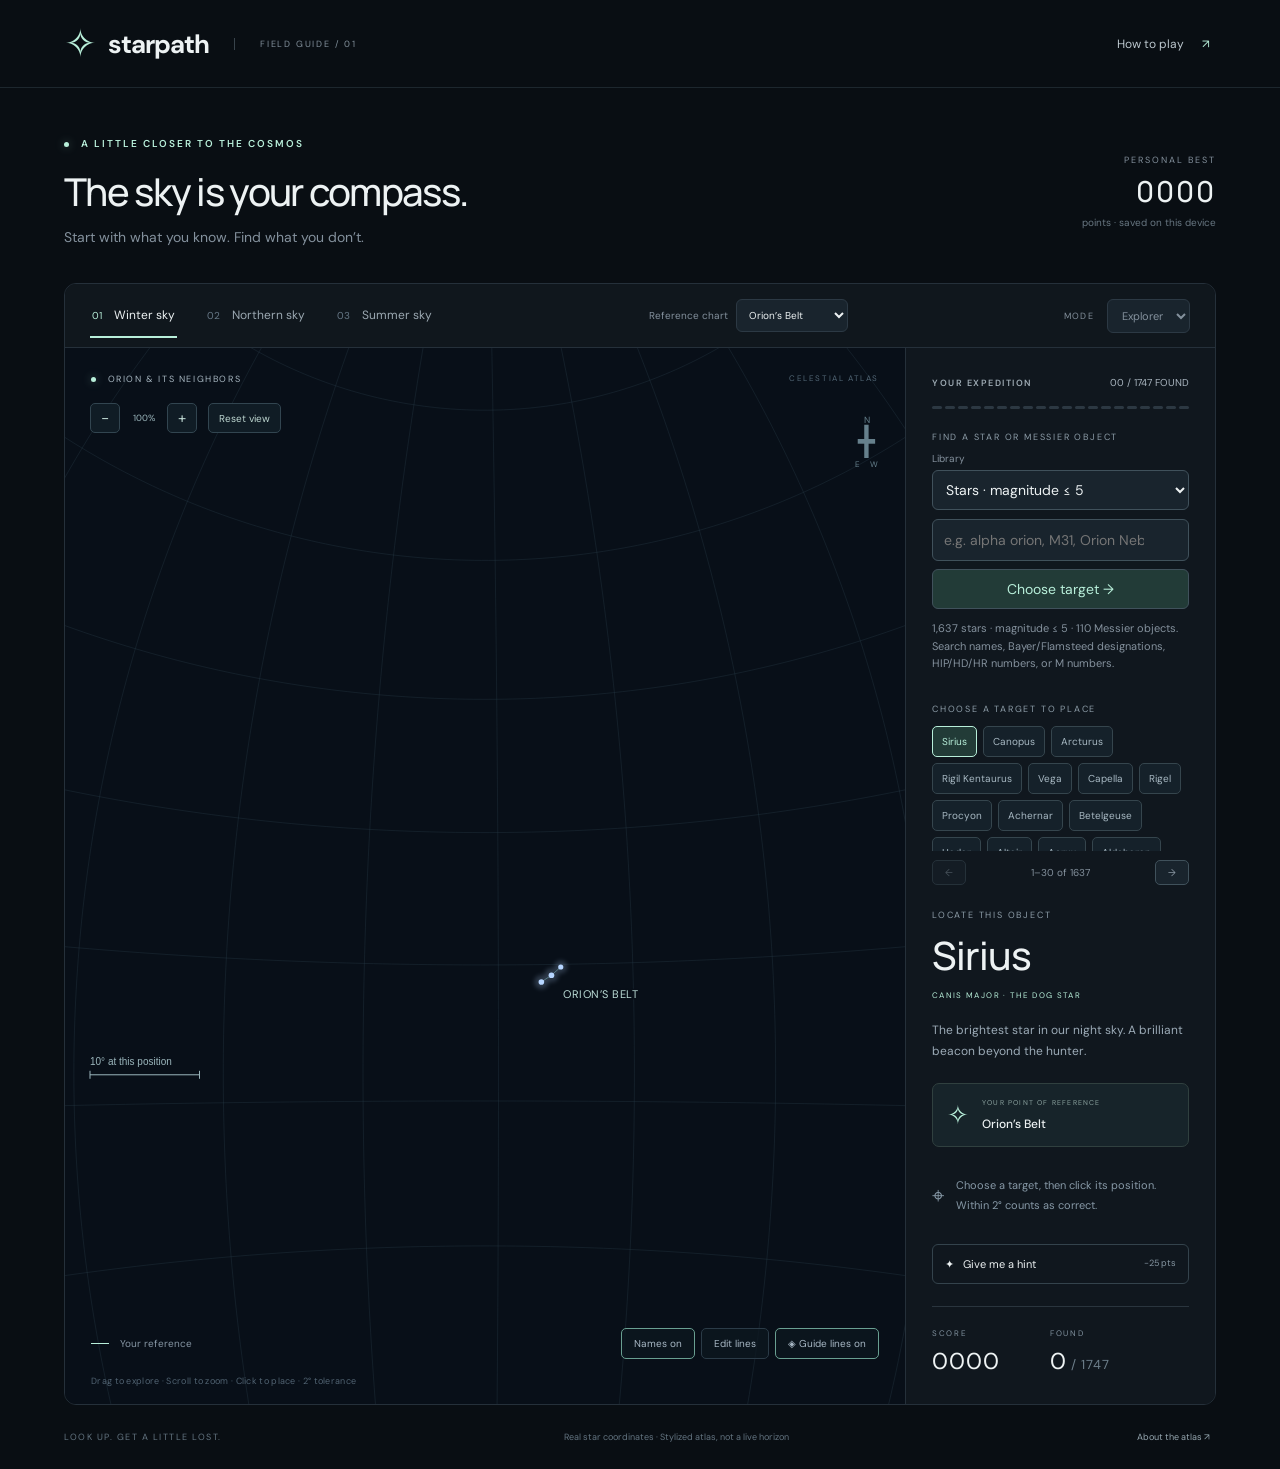
==== commit e14ad7af: "Add map label toggle and editable star connections" ====
--- a/index.html
+++ b/index.html
@@ -7,11 +7,12 @@
 
 .star-search{margin:0 0 14px}.star-search label{display:block;margin-bottom:9px}.star-search input{width:100%;box-sizing:border-box;background:#19242d;border:1px solid #40515b;border-radius:6px;padding:11px;color:var(--white);font:inherit}.star-search input:focus{outline:2px solid var(--mint)}.star-search button{width:100%;margin-top:8px;padding:10px;border:1px solid #40515b;border-radius:6px;background:#223b37;color:var(--mint)}.catalog-note,#search-feedback{font-size:11px;color:var(--muted);line-height:1.6}#search-feedback{color:#e8a28b}#targets{max-height:150px;overflow:auto}h2{overflow-wrap:anywhere}
 .toolbar{height:auto;min-height:64px;flex-wrap:wrap;gap:12px;padding-top:8px;padding-bottom:8px}.regions{min-height:44px}.chart-selector{font-size:10px;color:var(--muted);display:flex;gap:8px;align-items:center}.chart-selector select{max-width:170px;background:#19242d;border:1px solid #2c3944;border-radius:6px;padding:8px;font:inherit;color:var(--white)}.star-label{paint-order:stroke;stroke:#080f18;stroke-width:3px;stroke-linejoin:round}.guide,.found-ring,.wrong-ring{vector-effect:non-scaling-stroke}@media(max-width:720px){.regions{width:100%;flex:auto;gap:8px}.chart-selector{width:100%;justify-content:space-between}.chart-selector select{max-width:200px}.brand{font-size:23px}.quiet span{margin-left:4px}.quiet{font-size:10px}main{min-width:0}}
-.star-search select{width:100%;margin-bottom:9px;background:#19242d;color:var(--white);border:1px solid #40515b;border-radius:6px;padding:9px;font:inherit}.star-search .library-label{font-size:10px;color:var(--muted);margin-bottom:5px}.target-pages{display:flex;align-items:center;justify-content:space-between;gap:10px;margin-top:9px;color:var(--muted);font-size:10px}.target-pages button{padding:5px 12px;background:#19242d;border:1px solid #40515b;border-radius:5px}#targets{max-height:125px}.dots{gap:3px}</style></head><body>
+.star-search select{width:100%;margin-bottom:9px;background:#19242d;color:var(--white);border:1px solid #40515b;border-radius:6px;padding:9px;font:inherit}.star-search .library-label{font-size:10px;color:var(--muted);margin-bottom:5px}.target-pages{display:flex;align-items:center;justify-content:space-between;gap:10px;margin-top:9px;color:var(--muted);font-size:10px}.target-pages button{padding:5px 12px;background:#19242d;border:1px solid #40515b;border-radius:5px}#targets{max-height:125px}.dots{gap:3px}.map-display{display:flex;gap:6px;align-items:center}.map-bottom{gap:10px;z-index:2}.map-bottom button[aria-pressed="true"]{border-color:#699f91}.map-bottom #edit-lines[aria-pressed="true"]{background:#223b37;color:var(--mint);border-color:var(--mint)}.line-status{position:absolute;z-index:2;left:25px;right:25px;top:132px;background:#10221fee;border:1px solid #416a5c;border-radius:6px;padding:10px 13px;font-size:11px;line-height:1.6;color:var(--mint);pointer-events:none}.custom-line{stroke:#b8efda;opacity:.65}.line-selection{fill:none;stroke:#b8efda;stroke-width:1.5;vector-effect:non-scaling-stroke}#sky.editing-lines{cursor:pointer}@media(max-width:720px){.map-bottom>span{display:none}.map-display{width:100%;justify-content:flex-end;gap:5px}.map-bottom button{padding:8px;font-size:9px}.line-status{left:17px;right:17px;top:116px;font-size:10px}}
+</style></head><body>
 <header><a class="brand" href="index.html"><span class="brand-icon">✧</span> starpath<span class="beta">FIELD GUIDE / 01</span></a><button class="quiet" id="help">How to play <span>↗</span></button></header>
 <main><section class="intro"><div><div class="eyebrow"><i></i> A LITTLE CLOSER TO THE COSMOS</div><h1>The sky is your compass.</h1><p>Start with what you know. Find what you don’t.</p></div><div class="best"><span>PERSONAL BEST</span><strong id="best">0000</strong><small>points · saved on this device</small></div></section>
 <section class="game"><div class="toolbar"><div class="regions" role="group" aria-label="Sky region"><button data-region="0" class="active">01 <span>Winter sky</span></button><button data-region="1">02 <span>Northern sky</span></button><button data-region="2">03 <span>Summer sky</span></button></div><label class="chart-selector">Reference chart <select id="chart-choice" aria-label="Reference chart"></select></label><label class="mode">MODE <select id="mode" aria-label="Difficulty"><option value="guided">Explorer</option><option value="expert">Expert</option></select></label></div>
-<div class="play-area"><div class="sky-wrap"><div class="map-top"><span><i></i> <b id="map-title">ORION & ITS NEIGHBORS</b></span><span>CELESTIAL ATLAS</span></div><svg id="sky" viewBox="0 0 1000 700" role="group" tabindex="0" aria-label="Blank sky. Click to place the target within 2 degrees, or use arrow keys and Enter."></svg><div class="map-controls"><button id="zoom-out" aria-label="Zoom out">−</button><span id="zoom-level">100%</span><button id="zoom-in" aria-label="Zoom in">+</button><button id="reset-view">Reset view</button></div><div class="compass"><span>N</span><div>╋</div><small>E &nbsp; &nbsp; W</small></div><div class="map-bottom"><span><i class="line-key"></i> Your reference</span><button id="lines" aria-pressed="true">◈ &nbsp; Guide lines on</button></div><div class="sky-caption">Drag to explore · Scroll to zoom · Click to place · 2° tolerance</div></div>
+<div class="play-area"><div class="sky-wrap"><div class="map-top"><span><i></i> <b id="map-title">ORION & ITS NEIGHBORS</b></span><span>CELESTIAL ATLAS</span></div><svg id="sky" viewBox="0 0 1000 700" role="group" tabindex="0" aria-label="Blank sky. Click to place the target within 2 degrees, or use arrow keys and Enter."></svg><div class="map-controls"><button id="zoom-out" aria-label="Zoom out">−</button><span id="zoom-level">100%</span><button id="zoom-in" aria-label="Zoom in">+</button><button id="reset-view">Reset view</button></div><div class="compass"><span>N</span><div>╋</div><small>E &nbsp; &nbsp; W</small></div><div class="map-bottom"><span><i class="line-key"></i> Your reference</span><div class="map-display"><button id="names" type="button" aria-pressed="true" title="Show or hide names on the map">Names on</button><button id="edit-lines" type="button" aria-pressed="false" aria-describedby="line-status">Edit lines</button><button id="lines" aria-pressed="true">◈ &nbsp; Guide lines on</button></div></div><div id="line-status" class="line-status" role="status" aria-live="polite" hidden></div><div class="sky-caption">Drag to explore · Scroll to zoom · Click to place · 2° tolerance</div></div>
 <aside><div class="mission-top"><span class="eyebrow">YOUR EXPEDITION</span><span id="progress">01 / 05</span></div><div id="dots" class="dots"></div><form id="star-search" class="star-search"><label for="star-query" class="target-label">FIND A STAR OR MESSIER OBJECT</label><label for="target-library" class="library-label">Library</label><select id="target-library"><option value="star">Stars · magnitude ≤ 5</option><option value="messier">Messier objects · M1–M110</option></select><input id="star-query" type="search" list="star-options" placeholder="e.g. alpha orion, M31, Orion Nebula" autocomplete="off" aria-describedby="catalog-note search-feedback" required><datalist id="star-options"></datalist><button type="submit">Choose target →</button><p id="catalog-note" class="catalog-note"></p><p id="search-feedback" role="status" aria-live="polite"></p></form><div class="target-picker"><span class="target-label">CHOOSE A TARGET TO PLACE</span><div id="targets" aria-label="Targets"></div><div class="target-pages"><button id="targets-prev" type="button" aria-label="Previous targets">←</button><span id="target-page" aria-live="polite"></span><button id="targets-next" type="button" aria-label="Next targets">→</button></div></div><span class="target-label">LOCATE THIS OBJECT</span><h2 id="target">Sirius</h2><div id="subtitle" class="subtitle">CANIS MAJOR · THE DOG STAR</div><p id="description" class="description"></p><div class="anchor"><span>✧</span><div><small>YOUR POINT OF REFERENCE</small><strong id="anchor-name">Orion’s Belt</strong></div></div><div class="instructions"><span>⌖</span><p>Choose a target, then click its position.<br>Within 2° counts as correct.</p></div><div id="feedback" role="status" aria-live="polite"></div><button id="hint" class="hint">✦ &nbsp; Give me a hint <small>−25 pts</small></button><p id="hint-text" hidden></p><button id="next" class="primary" hidden>Next object <span>→</span></button><button id="replay" class="primary" hidden>Explore again <span>↻</span></button><div class="stats"><div><small>SCORE</small><strong id="score">0000</strong></div><div><small>FOUND</small><strong id="found">0<span> / 5</span></strong></div></div></aside></div></section>
 <footer><span>LOOK UP. GET A LITTLE LOST.</span><p>Real star coordinates · Stylized atlas, not a live horizon</p><button id="about">About the atlas ↗</button></footer></main>
 <dialog id="dialog"><button id="close" class="close" aria-label="Close dialog">×</button><div class="eyebrow">WELCOME, STARGAZER</div><h2 id="dialog-title">Follow the stars.</h2><div id="dialog-body"></div><button id="start" class="primary">Let’s explore <span>→</span></button></dialog><script src="bright-stars.js"></script><script src="messier-objects.js"></script><script>// Bright-star J2000 coordinates (RA hours, declination degrees), rounded for this atlas.
@@ -56,8 +57,8 @@
 }
 missions[2].lines.push(['Deneb','Vega','Altair','Deneb']);
 const $=id=>document.getElementById(id),NS='http://www.w3.org/2000/svg';
-let region=0,index=0,score=0,found=[],hinted=false,mistakes=0,solved=false,showLines=true,points={},best=0,transform=null,cursor=[500,330],keyboardAim=false,attempts={},view={x:0,y:0,w:1000,h:700},drag=null,chartViews={},targetPage=0,rememberedTarget={star:"Sirius",messier:"M1"};
-try{best=Number(localStorage.getItem('starpath-blank-best'))||0}catch{}$('best').textContent=String(best).padStart(4,'0');
+let region=0,index=0,score=0,found=[],hinted=false,mistakes=0,solved=false,showLines=true,points={},best=0,transform=null,cursor=[500,330],keyboardAim=false,attempts={},view={x:0,y:0,w:1000,h:700},drag=null,chartViews={},targetPage=0,rememberedTarget={star:"Sirius",messier:"M1"},showNames=true,lineEditing=false,lineStart=null,lineOverrides=new Map();
+try{best=Number(localStorage.getItem('starpath-blank-best'))||0;showNames=localStorage.getItem('starpath-show-names')!=='false'}catch{}$('best').textContent=String(best).padStart(4,'0');
 function el(tag,attrs={},parent=$('sky')){let n=document.createElementNS(NS,tag);if(['circle','path','polyline'].includes(tag))n.setAttribute('aria-hidden','true');for(let [k,v]of Object.entries(attrs))n.setAttribute(k,v);parent.appendChild(n);return n}
 function project(s,c){let r=Math.PI/180,a=s.ra*15*r,d=s.dec*r,a0=c[0]*15*r,d0=c[1]*r,k=2/(1+Math.sin(d0)*Math.sin(d)+Math.cos(d0)*Math.cos(d)*Math.cos(a-a0));return[-k*Math.cos(d)*Math.sin(a-a0),-k*(Math.cos(d0)*Math.sin(d)-Math.sin(d0)*Math.cos(d)*Math.cos(a-a0))]}
 function unproject(x,y){const r=Math.PI/180,X=-((x-500)/transform.scale+transform.mx),Y=-((y-330)/transform.scale+transform.my),rho=Math.hypot(X,Y),c=2*Math.atan(rho/2),a0=missions[region].center[0]*15*r,d0=missions[region].center[1]*r;if(rho<1e-12)return{ra:a0/r/15,dec:d0/r};return{ra:(a0+Math.atan2(X*Math.sin(c),rho*Math.cos(d0)*Math.cos(c)-Y*Math.sin(d0)*Math.sin(c)))/r/15,dec:Math.asin(Math.max(-1,Math.min(1,Math.cos(c)*Math.sin(d0)+Y*Math.sin(c)*Math.cos(d0)/rho)))/r}}
@@ -71,11 +72,10 @@
  transform={scale:600,mx:0,my:0};points={};m.names.forEach(name=>points[name]=chartPoint(stars[name]));
  const unit=screenUnit(),known=[...new Set([...m.reference.filter(name=>name!==m.targets[index][0]||found.includes(name)),...found])];
  const defs=el('defs'),f=el('filter',{id:'glow',x:'-300%',y:'-300%',width:'700%',height:'700%'},defs);el('feGaussianBlur',{stdDeviation:2*unit},f);
- if(showLines&&$('mode').value==='guided'){
-  drawGrid(unit);
-  for(const line of m.lines)for(let i=1;i<line.length;i++)if(known.includes(line[i-1])&&known.includes(line[i])){
-   const a=points[line[i-1]],b=points[line[i]];if(a&&b)el('polyline',{points:[a,b].map(p=>p.join(',')).join(' '),class:'guide','stroke-width':unit,'data-guide':line[i-1]+'|'+line[i]});
-  }
+ if(showLines&&$('mode').value==='guided')drawGrid(unit);
+ for(const [key,{ends,custom}] of visibleConnections(known)){
+  const [a,b]=ends.map(name=>points[name]);
+  if(a?.every(Number.isFinite)&&b?.every(Number.isFinite))el('polyline',{points:[a,b].map(p=>p.join(',')).join(' '),class:custom?'guide custom-line':'guide','stroke-width':unit,'data-guide':ends.join('|'),'data-edge':key,'pointer-events':'none'});
  }
  const labels=[],markers=known.filter(name=>points[name]?.every(Number.isFinite)).map(name=>({name,p:points[name]}));
  for(const {name,p:[x,y]} of markers){
@@ -85,7 +85,8 @@
   el('circle',{cx:x,cy:y,r:radius*2.5,fill:color,opacity:.2,filter:'url(#glow)'},g);
   if(star.kind==='messier')el('path',{d:`M${x} ${y-5*unit}L${x+5*unit} ${y}L${x} ${y+5*unit}L${x-5*unit} ${y}Z`,stroke:'#b8efda',fill:'#152e2a','stroke-width':unit,'data-marker':name},g);else el('circle',{cx:x,cy:y,r:radius,fill:color,'data-marker':name},g);
   if(found.includes(name))el('circle',{cx:x,cy:y,r:7*unit,class:'found-ring','stroke-width':unit},g);
-  if(found.includes(name)||m.labels.includes(name)){
+  if(lineEditing&&lineStart===name)el('circle',{cx:x,cy:y,r:12*unit,class:'line-selection','pointer-events':'none'},g);
+  if(showNames&&(found.includes(name)||m.labels.includes(name))){
    const text=region===0&&name==='Alnilam'?'ORION’S BELT':name,width=(text.length*7+6)*unit,height=14*unit,gap=12*unit;
    const choices=[[x+gap,y-gap-height],[x+gap,y+gap],[x-gap-width,y-gap-height],[x-gap-width,y+gap],[x-width/2,y-30*unit-height],[x-width/2,y+30*unit]];
    let box=null;
@@ -97,7 +98,42 @@
    if(box){labels.push(box);const label=el('text',{x:box.left,y:box.top+11*unit,class:'star-label',style:`font-size:${11*unit}px;letter-spacing:${.5*unit}px;stroke-width:${3*unit}px`},g);label.textContent=text;}
   }
  }
- drawAngularScale(unit);drawCursor();
+ drawAngularScale(unit);drawCursor();updateMapTools();
+}
+function connectionKey(a,b){return JSON.stringify([a,b].sort());}
+function visibleConnections(known){
+ const edges=new Map(),visible=new Set(known);
+ if(showLines&&$('mode').value==='guided')for(const line of missions[region].lines)for(let i=1;i<line.length;i++){
+  const ends=[line[i-1],line[i]],key=connectionKey(...ends);
+  if(ends.every(name=>visible.has(name))&&lineOverrides.get(key)!==false)edges.set(key,{ends,custom:false});
+ }
+ for(const [key,enabled] of lineOverrides)if(enabled){const ends=JSON.parse(key);if(ends.every(name=>visible.has(name)))edges.set(key,{ends,custom:true});}
+ return edges;
+}
+function updateMapTools(){
+ $('names').textContent=showNames?'Names on':'Names off';$('names').setAttribute('aria-pressed',showNames);
+ $('edit-lines').textContent=lineEditing?'Done editing':'Edit lines';$('edit-lines').setAttribute('aria-pressed',lineEditing);
+ document.querySelector('.sky-caption').textContent=lineEditing?'Edit lines · Click two visible stars · Escape cancels · Drag to pan · Scroll to zoom':'Drag to explore · Scroll to zoom · Click to place · 2° tolerance';
+ $('line-status').hidden=!lineEditing;$('sky').style.cursor=drag?.moved?'grabbing':lineEditing?'pointer':'crosshair';$('sky').classList.toggle('editing-lines',lineEditing);
+ $('sky').setAttribute('aria-label',lineEditing?'Edit connections. Select two visible stars to add or remove a line. Aim with arrow keys and Enter; Escape cancels.':'Blank sky. Click to place the target within 2 degrees, or use arrow keys and Enter.');
+}
+function setLineEditing(enabled){
+ lineEditing=enabled;lineStart=null;$('sky').style.cursor=enabled?'pointer':'crosshair';
+ $('line-status').textContent='Click two found or reference stars to add a line. Repeat the pair to remove it. Escape cancels.';
+ renderSky();
+}
+function mapClick(x,y){
+ if(!lineEditing){guessAt(x,y);return;}
+ const unit=screenUnit();
+ const nearest=[...$('sky').querySelectorAll('.star[data-kind="star"]')].map(node=>({name:node.dataset.star,distance:Math.hypot(points[node.dataset.star][0]-x,points[node.dataset.star][1]-y)/unit})).filter(star=>star.distance<=12).sort((a,b)=>a.distance-b.distance)[0];
+ if(!nearest){$('line-status').textContent='Choose a visible star. Empty sky and Messier objects cannot be connected.';return;}
+ if(!lineStart){lineStart=nearest.name;$('line-status').textContent=nearest.name+' selected. Click another visible star to add or remove a line.';}
+ else if(lineStart===nearest.name){lineStart=null;$('line-status').textContent='Selection canceled. Choose two visible stars.';}
+ else{
+  const key=connectionKey(lineStart,nearest.name),known=[...new Set([...missions[region].reference.filter(name=>name!==missions[region].targets[index][0]||found.includes(name)),...found])],exists=visibleConnections(known).has(key);
+  lineOverrides.set(key,!exists);$('line-status').textContent=(exists?'Removed':'Added')+' line: '+lineStart+' ↔ '+nearest.name+'. Choose another pair.';lineStart=null;
+ }
+ renderSky();
 }
 function drawGrid(unit){
  const m=missions[region],center={ra:m.center[0],dec:m.center[1]};
@@ -114,12 +150,12 @@
  const label=el('text',{x,y:y-10*unit,fill:'#9bb6bc',style:`font: ${10*unit}px sans-serif`,'pointer-events':'none'});label.textContent='10° at this position';
 }
 function update(){const m=missions[region],t=m.targets[index];$('map-title').textContent=m.title;$('anchor-name').textContent=m.anchor;$('progress').textContent=`${String(found.length).padStart(2,'0')} / ${String(m.targets.length).padStart(2,'0')} FOUND`;$('target').textContent=t[0];$('subtitle').textContent=t[1];$('description').textContent=t[2];$('score').textContent=String(score).padStart(4,'0');$('found').innerHTML=found.length+'<span> / '+m.targets.length+'</span>';$('dots').innerHTML=Array.from({length:20},(_,i)=>`<i class="${i<Math.floor(found.length/m.targets.length*20)?'done':''}"></i>`).join('');$('hint').hidden=solved||$('mode').value==='expert';$('hint').disabled=hinted;$('hint-text').hidden=!hinted;$('hint-text').textContent=hinted?(t[3]||`${t[0]} is ${separation(stars[t[0]],stars[m.reference[0]]).toFixed(1)}° from ${m.reference[0]}.`):'';$('next').hidden=!solved||nextLibraryTarget()<0;$('replay').hidden=found.length!==missions[region].targets.length;$('lines').disabled=$('mode').value==='expert';$('lines').textContent=`◈  Guide lines ${showLines&&$('mode').value==='guided'?'on':'off'}`;$('lines').setAttribute('aria-pressed',showLines&&$('mode').value==='guided');renderTargets();renderSky();const p=points[t[0]];const offscreen=p&&(p[0]<view.x||p[0]>view.x+view.w||p[1]<view.y||p[1]>view.y+view.h);if(offscreen)$('description').textContent+=' This object is outside the current view. Zoom out, pan, or choose another reference chart.';}
-function guessAt(x,y){if(solved||!Number.isFinite(x)||!Number.isFinite(y))return;const t=missions[region].targets[index],name=t[0],error=separation(unproject(x,y),stars[name]);if(error<=2+1e-9){solved=true;found.push(name);const earned=Math.max(25,100-(hinted?25:0)-mistakes*10)*($('mode').value==='expert'?2:1);score+=earned;$('feedback').className='';$('feedback').textContent=`✓ ${name} located — ${error.toFixed(2)}° away. +${earned} points`;
+function guessAt(x,y){if(lineEditing||solved||!Number.isFinite(x)||!Number.isFinite(y))return;const t=missions[region].targets[index],name=t[0],error=separation(unproject(x,y),stars[name]);if(error<=2+1e-9){solved=true;found.push(name);const earned=Math.max(25,100-(hinted?25:0)-mistakes*10)*($('mode').value==='expert'?2:1);score+=earned;$('feedback').className='';$('feedback').textContent=`✓ ${name} located — ${error.toFixed(2)}° away. +${earned} points`;
 if(score>best){best=score;try{localStorage.setItem('starpath-blank-best',best)}catch{}$('best').textContent=String(best).padStart(4,'0')}
 update();if(found.length===missions[region].targets.length){$('feedback').textContent=`✦ Expedition complete! You found all ${missions[region].targets.length} objects. ${score} points.`;$('description').textContent='You’ve charted this corner of the cosmos. Try another region, or take on Expert mode for double points.'}if(!$('next').hidden)$('next').focus();else if(!$('replay').hidden)$('replay').focus();else $('target-library').focus();}else{mistakes++;$('feedback').className='error';$('feedback').textContent=`${error.toFixed(2)}° away — get within 2°. Try again. −10 pts from this star’s reward.`;let p=[x,y];const ring=el('circle',{cx:p[0],cy:p[1],r:12*screenUnit(),class:'wrong-ring','stroke-width':screenUnit()});setTimeout(()=>ring.remove(),800)}}
-function reset(){attempts={};chartViews={};resetView();keyboardAim=false;cursor=[500,330];index=Math.max(0,missions[region].targets.findIndex(t=>(stars[t[0]].kind||"star")===$("target-library").value));score=0;found=[];hinted=false;mistakes=0;solved=false;showLines=true;$('feedback').textContent='';$('feedback').className='';update()}
+function reset(){lineOverrides.clear();lineStart=null;lineEditing=false;attempts={};chartViews={};resetView();keyboardAim=false;cursor=[500,330];index=Math.max(0,missions[region].targets.findIndex(t=>(stars[t[0]].kind||"star")===$("target-library").value));score=0;found=[];hinted=false;mistakes=0;solved=false;showLines=true;$('feedback').textContent='';$('feedback').className='';update()}
 function saveAttempt(){attempts[missions[region].targets[index][0]]={hinted,mistakes}}
-function selectTarget(i){saveAttempt();index=i;const selected=missions[region].targets[i][0];rememberedTarget[stars[selected].kind||"star"]=selected;const state=attempts[missions[region].targets[i][0]]||{};hinted=!!state.hinted;mistakes=state.mistakes||0;solved=found.includes(missions[region].targets[i][0]);$('feedback').className='';$('feedback').textContent=solved?'✓ You have already located this object.':'';update()}
+function selectTarget(i){lineStart=null;lineEditing=false;saveAttempt();index=i;const selected=missions[region].targets[i][0];rememberedTarget[stars[selected].kind||"star"]=selected;const state=attempts[missions[region].targets[i][0]]||{};hinted=!!state.hinted;mistakes=state.mistakes||0;solved=found.includes(missions[region].targets[i][0]);$('feedback').className='';$('feedback').textContent=solved?'✓ You have already located this object.':'';update()}
 function nextLibraryTarget(){return missions[region].targets.findIndex(t=>(stars[t[0]].kind||'star')===$('target-library').value&&!found.includes(t[0]));}
 function matchingLibrary(){const query=normalize($('star-query').value);return searchable.filter(object=>object.kind===$('target-library').value&&(!query||object.keys.some(key=>key.includes(query))));}
 function renderTargets(){
@@ -143,16 +179,18 @@
 function zoomAt(factor,p={x:view.x+view.w/2,y:view.y+view.h/2}){const w=Math.max(220,Math.min(2500,view.w*factor)),ratio=w/view.w;view={x:p.x+(view.x-p.x)*ratio,y:p.y+(view.y-p.y)*ratio,w,h:view.h*ratio};applyView()}
 $('sky').onpointerdown=e=>{if(e.button!==0||drag)return;const p=skyPoint(e);if(!p)return;drag={id:e.pointerId,x:e.clientX,y:e.clientY,start:p,view:{...view},moved:false};$('sky').setPointerCapture(e.pointerId)};
 $('sky').onpointermove=e=>{if(!drag||e.pointerId!==drag.id)return;if(Math.hypot(e.clientX-drag.x,e.clientY-drag.y)>5)drag.moved=true;if(drag.moved){const p=skyPoint(e);if(!p)return;view.x+=drag.start.x-p.x;view.y+=drag.start.y-p.y;applyView();$('sky').style.cursor='grabbing'}};
-$('sky').onpointerup=e=>{if(!drag||e.pointerId!==drag.id)return;const moved=drag.moved||Math.hypot(e.clientX-drag.x,e.clientY-drag.y)>5;drag=null;$('sky').style.cursor='crosshair';if($('sky').hasPointerCapture(e.pointerId))$('sky').releasePointerCapture(e.pointerId);if(!moved){const p=skyPoint(e);if(p){keyboardAim=false;guessAt(p.x,p.y)}}};
-$('sky').onpointercancel=()=>{drag=null;$('sky').style.cursor='crosshair'};
+$('sky').onpointerup=e=>{if(!drag||e.pointerId!==drag.id)return;const moved=drag.moved||Math.hypot(e.clientX-drag.x,e.clientY-drag.y)>5;drag=null;$('sky').style.cursor=lineEditing?'pointer':'crosshair';if($('sky').hasPointerCapture(e.pointerId))$('sky').releasePointerCapture(e.pointerId);if(!moved){const p=skyPoint(e);if(p){keyboardAim=false;mapClick(p.x,p.y)}}};
+$('sky').onpointercancel=()=>{drag=null;$('sky').style.cursor=lineEditing?'pointer':'crosshair'};
 $('sky').onwheel=e=>{e.preventDefault();const p=skyPoint(e);if(p)zoomAt(Math.exp(Math.max(-1,Math.min(1,e.deltaY*.0015))),p)};
+$('names').onclick=()=>{showNames=!showNames;try{localStorage.setItem('starpath-show-names',showNames)}catch{}renderSky();};
+$('edit-lines').onclick=()=>{setLineEditing(!lineEditing);if(lineEditing)$('sky').focus();};
 $('zoom-in').onclick=()=>zoomAt(.8);$('zoom-out').onclick=()=>zoomAt(1.25);$('reset-view').onclick=resetView;
-$('sky').onkeydown=e=>{const dirs={ArrowLeft:[-1,0],ArrowRight:[1,0],ArrowUp:[0,-1],ArrowDown:[0,1]};if(dirs[e.key]){e.preventDefault();keyboardAim=true;const d=dirs[e.key],step=e.shiftKey?2:10;cursor=[Math.max(view.x,Math.min(view.x+view.w,cursor[0]+d[0]*step*view.w/1000)),Math.max(view.y,Math.min(view.y+view.h,cursor[1]+d[1]*step*view.w/1000))];drawCursor()}else if(e.key==='Enter'||e.key===' '){e.preventDefault();guessAt(...cursor)}};
+$('sky').onkeydown=e=>{if(e.key==='Escape'&&lineEditing){e.preventDefault();if(lineStart){lineStart=null;$('line-status').textContent='Selection canceled. Choose two visible stars.';renderSky();}else setLineEditing(false);return;}const dirs={ArrowLeft:[-1,0],ArrowRight:[1,0],ArrowUp:[0,-1],ArrowDown:[0,1]};if(dirs[e.key]){e.preventDefault();keyboardAim=true;const d=dirs[e.key],step=e.shiftKey?2:10;cursor=[Math.max(view.x,Math.min(view.x+view.w,cursor[0]+d[0]*step*view.w/1000)),Math.max(view.y,Math.min(view.y+view.h,cursor[1]+d[1]*step*view.w/1000))];drawCursor()}else if(e.key==='Enter'||e.key===' '){e.preventDefault();mapClick(...cursor)}};
 $('hint').onclick=()=>{hinted=true;update()};$('next').onclick=()=>{const i=nextLibraryTarget();if(i>=0){$('star-query').value='';targetPage=0;selectTarget(i);refreshSuggestions();}};$('replay').onclick=reset;$('mode').onchange=reset;$('lines').onclick=()=>{showLines=!showLines;update()};document.querySelectorAll('[data-region]').forEach(b=>b.onclick=()=>changeChart(Number(b.dataset.region)));
-function help(about=false){$('dialog-title').textContent=about?'A map, not a moment.':'Follow the stars.';$('dialog-body').innerHTML=about?'<p>This stylized atlas uses rounded J2000 coordinates for its bright stars, projected stereographically. Only your reference stars and objects you have correctly placed are shown. Messier objects appear as small diamonds. Guesses are scored by great-circle angular distance; 2° or less counts as correct. It is not a view for your current location or time; orientation changes in the real sky.</p><p>Bright-star catalog: <a href="https://github.com/astronexus/HYG-Database" target="_blank" rel="noopener">HYG v4.0</a> (CC BY-SA 4.0), apparent V magnitude ≤ 5.00; catalog magnitudes of variable stars are representative, not live measurements. Original reference stars are retained, including fainter ones.</p><p>Messier coordinates: <a href="https://heasarc.gsfc.nasa.gov/W3Browse/general-catalog/messier.html" target="_blank" rel="noopener">NASA HEASARC</a>; M102 uses NGC 5866 coordinates from <a href="https://github.com/mattiaverga/OpenNGC" target="_blank" rel="noopener">OpenNGC</a> by Mattia Verga (CC BY-SA 4.0). Messier objects are scored by their catalog center, with the same 2° tolerance.</p><p>Reference: <a href="https://iauarchive.eso.org/public/themes/constellations/" target="_blank" rel="noopener">IAU constellation charts</a> and <a href="https://www.cosmos.esa.int/web/hipparcos/brightest" target="_blank" rel="noopener">ESA Hipparcos bright stars</a>.</p>':'<p><b>1. Get your bearings.</b> Drag to move around the sky and scroll to zoom. Use the +/− buttons on touch screens. Reset view takes you back to your reference.</p><p><b>2. Find your target.</b> Select any target star from the list, then click the empty sky where you think it belongs. You can find them in any order. Within 2° counts as correct, and the star is revealed. You can also focus the map, aim with arrow keys (Shift for finer steps), and press Enter.</p><p><b>3. Explore the catalog.</b> Choose the Stars or Messier library. Search by name, Bayer or Flamsteed designation, HIP/HD/HR number, or Messier number (for example, alpha Orionis, 40 Eridani, M31, or Orion Nebula). Browse more targets with the arrow buttons. Selecting a target keeps your reference, zoom, score, and found stars. Use the Reference chart selector to change the reference yourself. Each object starts at 100 points. A hint costs 25; a wrong guess costs 10, with a minimum reward of 25. Expert mode removes hints and lines, and doubles rewards.</p><p>Changing reference charts keeps your progress. Changing difficulty or choosing Explore again starts a new expedition. Your personal best stays saved on this device.</p>';$('dialog').showModal()}
+function help(about=false){$('dialog-title').textContent=about?'A map, not a moment.':'Follow the stars.';$('dialog-body').innerHTML=about?'<p>This stylized atlas uses rounded J2000 coordinates for its bright stars, projected stereographically. Only your reference stars and objects you have correctly placed are shown. Messier objects appear as small diamonds. Guesses are scored by great-circle angular distance; 2° or less counts as correct. It is not a view for your current location or time; orientation changes in the real sky.</p><p>Bright-star catalog: <a href="https://github.com/astronexus/HYG-Database" target="_blank" rel="noopener">HYG v4.0</a> (CC BY-SA 4.0), apparent V magnitude ≤ 5.00; catalog magnitudes of variable stars are representative, not live measurements. Original reference stars are retained, including fainter ones.</p><p>Messier coordinates: <a href="https://heasarc.gsfc.nasa.gov/W3Browse/general-catalog/messier.html" target="_blank" rel="noopener">NASA HEASARC</a>; M102 uses NGC 5866 coordinates from <a href="https://github.com/mattiaverga/OpenNGC" target="_blank" rel="noopener">OpenNGC</a> by Mattia Verga (CC BY-SA 4.0). Messier objects are scored by their catalog center, with the same 2° tolerance.</p><p>Reference: <a href="https://iauarchive.eso.org/public/themes/constellations/" target="_blank" rel="noopener">IAU constellation charts</a> and <a href="https://www.cosmos.esa.int/web/hipparcos/brightest" target="_blank" rel="noopener">ESA Hipparcos bright stars</a>.</p>':'<p><b>1. Get your bearings.</b> Drag to move around the sky and scroll to zoom. Use the +/− buttons on touch screens. Reset view takes you back to your reference.</p><p><b>2. Find your target.</b> Select any target star from the list, then click the empty sky where you think it belongs. You can find them in any order. Within 2° counts as correct, and the star is revealed. You can also focus the map, aim with arrow keys (Shift for finer steps), and press Enter.</p><p><b>3. Explore the catalog.</b> Choose the Stars or Messier library. Search by name, Bayer or Flamsteed designation, HIP/HD/HR number, or Messier number (for example, alpha Orionis, 40 Eridani, M31, or Orion Nebula). Browse more targets with the arrow buttons. Selecting a target keeps your reference, zoom, score, and found stars. Use the Reference chart selector to change the reference yourself. Each object starts at 100 points. A hint costs 25; a wrong guess costs 10, with a minimum reward of 25. Expert mode removes hints and automatic guide lines, and doubles rewards. You can draw your own connections between known stars in either mode.</p><p><b>4. Make the map your own.</b> Names on/off hides or shows map labels. In Edit lines mode, click two found or reference stars to add a connection; select the same pair again to remove it, including an automatic Orion line. Click Done editing to resume guessing. Arrow keys and Enter also select endpoints; Escape cancels the first endpoint or leaves editing. Your connections stay when you pan, zoom, or change reference charts. Starting a new expedition clears them.</p><p>Changing reference charts keeps your progress. Changing difficulty or choosing Explore again starts a new expedition. Your personal best stays saved on this device.</p>';$('dialog').showModal()}
 function chooseCatalogStar(name){$('target-library').value=stars[name].kind||'star';targetPage=0;const i=missions[region].targets.findIndex(t=>t[0]===name);if(i>=0)selectTarget(i);}
 function changeChart(next){
- saveAttempt();chartViews[region]={...view};const target=missions[region].targets[index][0];region=next;
+ lineStart=null;$('line-status').textContent='Choose two visible stars to add or remove a line.';saveAttempt();chartViews[region]={...view};const target=missions[region].targets[index][0];region=next;
  index=Math.max(0,missions[region].targets.findIndex(t=>t[0]===target));view=chartViews[region]||{x:0,y:0,w:1000,h:700};
  const state=attempts[target]||{};hinted=!!state.hinted;mistakes=state.mistakes||0;solved=found.includes(target);
  document.querySelectorAll('[data-region]').forEach(b=>b.classList.toggle('active',Number(b.dataset.region)===region));
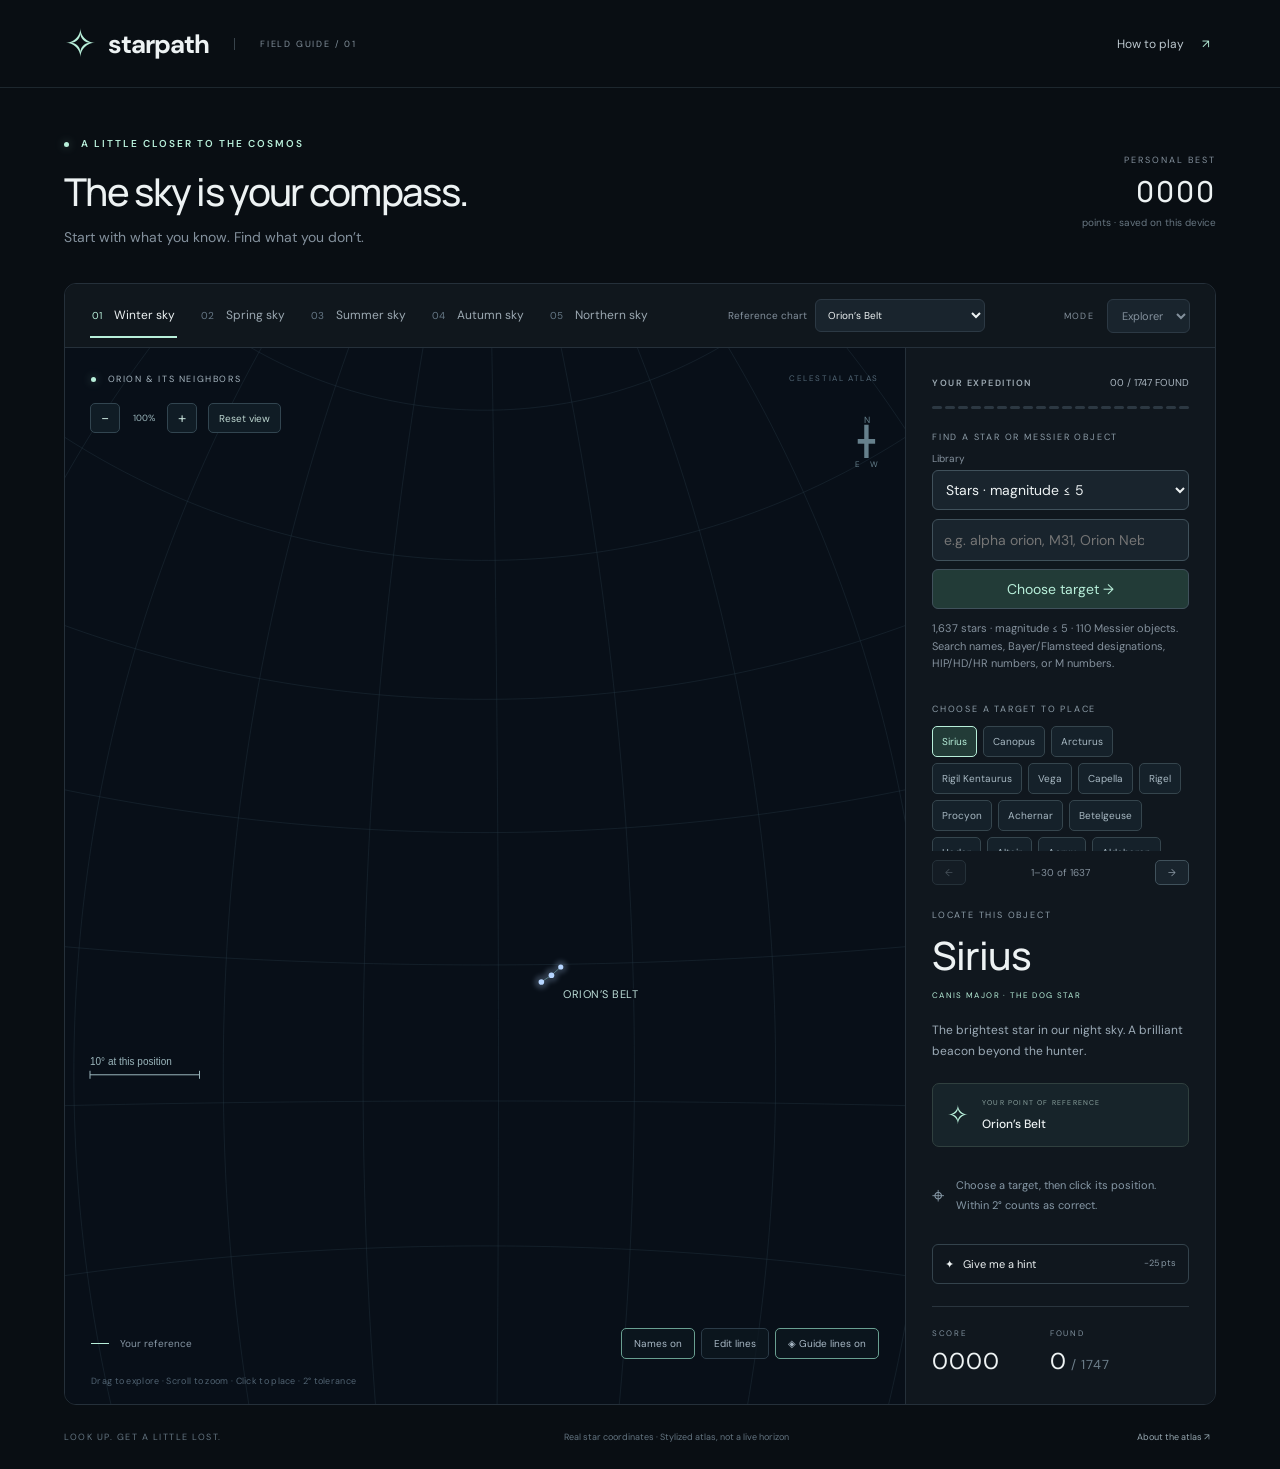
==== commit c20cf495: "Add autumn Pegasus and spring Leo sky charts" ====
--- a/index.html
+++ b/index.html
@@ -1,4 +1,4 @@
-<!doctype html><html lang="en"><head><meta charset="UTF-8"><meta name="viewport" content="width=device-width, initial-scale=1"><title>Starpath — Find your way through the night</title><meta name="description" content="Learn the night sky by finding stars from familiar constellations. Three sky regions, hints, and an expert challenge."><style>@import url('https://fonts.googleapis.com/css2?family=DM+Sans:wght@400;500;600;700&family=Manrope:wght@400;500;600;700;800&display=swap');
+<!doctype html><html lang="en"><head><meta charset="UTF-8"><meta name="viewport" content="width=device-width, initial-scale=1"><title>Starpath — Find your way through the night</title><meta name="description" content="Learn the night sky by finding stars and Messier objects from familiar constellations. Seasonal sky charts, hints, and an expert challenge."><style>@import url('https://fonts.googleapis.com/css2?family=DM+Sans:wght@400;500;600;700&family=Manrope:wght@400;500;600;700;800&display=swap');
 :root{color-scheme:dark;--bg:#090e13;--panel:#10171e;--muted:#84919d;--line:#25303a;--mint:#b8efda;--white:#edf2f3}*{box-sizing:border-box}body{margin:0;background:var(--bg);color:var(--white);font-family:'DM Sans',sans-serif;font-size:14px}button,a,select{-webkit-tap-highlight-color:transparent}button,select{font:inherit;color:inherit}button{cursor:pointer}button:focus-visible,a:focus-visible,select:focus-visible{outline:2px solid var(--mint);outline-offset:5px}button:disabled{cursor:default;opacity:.45}header{height:88px;border-bottom:1px solid #1d272e;display:flex;align-items:center;justify-content:space-between;padding:0 5%}.brand{text-decoration:none;color:var(--white);font-size:26px;font-weight:700;letter-spacing:-1px;display:flex;align-items:center;gap:12px}.brand-icon{color:var(--mint);font-size:39px;font-weight:400}.beta{font-size:9px;letter-spacing:1.8px;color:#82909b;border-left:1px solid #38434b;margin-left:13px;padding-left:25px;font-weight:400}.quiet{background:none;border:0;font-size:12px;color:#bcc7ce}.quiet span{margin-left:15px;color:var(--mint)}main{max-width:1600px;margin:auto;padding:0 5%}.intro{display:flex;align-items:center;justify-content:space-between;padding:49px 0 37px}.eyebrow{font-size:10px;letter-spacing:2px;color:var(--mint);font-weight:600}.eyebrow i,.map-top i{display:inline-block;width:5px;height:5px;border-radius:50%;background:var(--mint);margin-right:8px;box-shadow:0 0 10px #b8efda66}h1{font-family:Manrope,sans-serif;font-size:clamp(28px,3vw,43px);font-weight:500;letter-spacing:-1.7px;margin:15px 0 10px}.intro p{color:var(--muted);margin:0;font-size:14px}.best{text-align:right;display:grid;gap:5px}.best>span{font-size:9px;letter-spacing:2px;color:var(--muted)}.best strong{font-family:Manrope,sans-serif;font-size:29px;font-weight:500;letter-spacing:2px}.best small{font-size:10px;color:#687782}.game{border:1px solid var(--line);border-radius:12px;overflow:hidden}.toolbar{height:64px;background:#10171d;display:flex;align-items:center;justify-content:space-between;padding:0 25px;border-bottom:1px solid var(--line)}.regions{display:flex;height:100%;gap:28px}.regions button{font-size:10px;background:none;border:0;border-bottom:2px solid transparent;color:#677987;padding:0 2px}.regions button span{font-size:12px;margin-left:9px;color:#9ba8b1}.regions .active{border-bottom-color:var(--mint);color:var(--mint)}.regions .active span{color:var(--white)}.mode{font-size:9px;letter-spacing:1.3px;color:var(--muted);display:flex;align-items:center;gap:13px}.mode select{background:#19242d;border:1px solid #2c3944;padding:8px 10px;border-radius:6px;font-size:11px;letter-spacing:0}.play-area{display:grid;grid-template-columns:minmax(0,1fr) 310px}.sky-wrap{position:relative;min-height:595px;overflow:hidden;background:radial-gradient(ellipse at 45% 65%,#1424346b,transparent 58%),radial-gradient(ellipse at 15% 15%,#15293455,transparent 50%),#080f18}#sky{display:block;width:100%;height:100%;min-height:595px;position:absolute;inset:0}.map-top{position:absolute;z-index:1;top:25px;left:26px;right:26px;display:flex;justify-content:space-between;font-size:8px;letter-spacing:1.6px;color:#536776;pointer-events:none}.map-top b{font-size:9px;font-weight:400;color:#a8b7c1}.map-bottom{position:absolute;bottom:45px;left:26px;right:26px;display:flex;align-items:center;justify-content:space-between;color:#8797a5;font-size:10px}.map-bottom button{background:#0d1820bb;border:1px solid #2b3b47;padding:8px 12px;border-radius:5px;font-size:10px;color:#a8b8c5}.line-key{display:inline-block;width:18px;border-top:1px solid var(--mint);vertical-align:middle;margin-right:8px}.sky-caption{position:absolute;bottom:17px;left:26px;color:#516372;font-size:9px;letter-spacing:.3px}.compass{position:absolute;right:27px;top:66px;text-align:center;font-size:9px;color:#66808c;pointer-events:none}.compass>div{font-size:28px;font-weight:400;line-height:32px}.compass small{font-size:8px}.star{cursor:crosshair;outline:none}.star .hover-ring{opacity:0;stroke:#b8efda;fill:none;stroke-width:1}.star:hover .hover-ring,.star:focus .hover-ring{opacity:.8}.star:focus .hit{stroke:var(--mint);stroke-width:1}.star-label{font:10px 'DM Sans',sans-serif;letter-spacing:1.5px;fill:#bbdcd6;pointer-events:none}.constellation-label{font:11px 'DM Sans',sans-serif;letter-spacing:5px;fill:#6a9b9d;opacity:.65}.guide{stroke:#81c6bf;stroke-width:1;opacity:.45;fill:none}.found-ring{stroke:#b8efda;stroke-width:1.2;fill:#b8efda0c}.wrong-ring{fill:none;stroke:#e8a28b;stroke-width:1.5}.hint-area{fill:#b8efda07;stroke:#b8efda66;stroke-dasharray:4 6}aside{background:var(--panel);padding:28px 26px;display:flex;flex-direction:column;border-left:1px solid var(--line)}.mission-top{display:flex;justify-content:space-between;align-items:center}.mission-top .eyebrow{font-size:9px;color:#9daab3;letter-spacing:1.5px}.mission-top>span:last-child{font-size:10px;color:#a8b4be}.dots{display:flex;gap:5px;margin:17px 0 34px}.dots i{height:3px;background:#2c3842;flex:1;border-radius:3px}.dots i.done{background:var(--mint)}.dots i.current{background:#71988e}.target-label{font-size:9px;letter-spacing:1.8px;color:#8d9da8}h2{font-family:Manrope,sans-serif;font-size:39px;font-weight:500;letter-spacing:-1px;margin:7px 0 8px}.subtitle{font-size:8px;letter-spacing:1.35px;color:var(--mint)}.description{font-size:12px;line-height:1.8;color:#9cabb7;margin:20px 0}.anchor{display:flex;gap:13px;background:#17242a;border:1px solid #30403f;border-radius:7px;padding:14px}.anchor>span{font-size:26px;color:var(--mint)}.anchor small{display:block;font-size:7px;letter-spacing:1.2px;color:#8ba29f;margin-bottom:7px}.anchor strong{font-size:12px;font-weight:500}.instructions{display:flex;gap:12px;align-items:center;color:#8799a7;margin:18px 0 7px}.instructions>span{font-size:22px}.instructions p{font-size:11px;line-height:1.8}.hint{border:1px solid #34434c;border-radius:6px;padding:12px;text-align:left;background:transparent;font-size:11px;margin-top:10px}.hint small{float:right;color:#8696a2;font-size:9px}.primary{border:0;border-radius:6px;background:var(--mint);color:#152b29;padding:13px 15px;font-size:12px;font-weight:600;margin-top:14px}.primary span{float:right}.stats{display:flex;gap:50px;border-top:1px solid #2a353e;padding-top:21px;margin-top:auto}.stats small{font-size:8px;letter-spacing:1.7px;color:#80919e;display:block;margin-bottom:8px}.stats strong{font-size:23px;font-weight:400;letter-spacing:1px}.stats strong span{font-size:13px;color:#6d7f8b}#hint-text,#feedback{font-size:11px;line-height:1.7}#hint-text{color:#b9ceca;margin-bottom:20px}#feedback{color:var(--mint)}#feedback.error{color:#e8a28b}footer{display:flex;justify-content:space-between;align-items:center;padding:25px 0;color:#637480;font-size:9px}footer>span{letter-spacing:1.5px}footer p{margin:0}footer button{font-size:9px;color:#95a6af;background:none;border:0}dialog{background:#111c24;color:var(--white);border:1px solid #3b514f;border-radius:14px;padding:36px;max-width:440px;width:calc(100% - 32px);box-shadow:0 30px 150px #000}dialog::backdrop{background:#020910bb;backdrop-filter:blur(8px)}dialog h2{font-size:30px;margin:15px 0}dialog p{font-size:13px;color:#a9bbc7;line-height:1.9}dialog a{color:var(--mint)}dialog .primary{width:100%}.close{position:absolute;right:14px;top:12px;background:none;border:0;color:#a9bbc7;font-size:25px}[hidden]{display:none!important}@media(min-width:1500px){.sky-wrap,#sky{min-height:690px}}@media(max-width:1000px){.play-area{grid-template-columns:minmax(0,1fr) 275px}aside{padding:24px 20px}.map-top>span:last-child{display:none}.regions{gap:15px}.toolbar{padding:0 18px}.map-bottom{left:16px;right:16px}.map-bottom>span{font-size:8px}}@media(max-width:720px){header{height:70px}.beta{display:none}.intro{padding:30px 0}.intro h1{font-size:29px;letter-spacing:-1px}.intro p{font-size:12px}.best{display:none}.toolbar{height:auto;flex-wrap:wrap;padding:0 15px;gap:5px}.regions{height:52px;flex:1;justify-content:space-between;gap:12px}.regions button span{font-size:10px;margin-left:4px}.mode{padding:7px 0;width:100%;justify-content:space-between;border-top:1px solid #27343d}.mode select{padding:5px 10px}.play-area{display:flex;flex-direction:column}.sky-wrap,#sky{min-height:430px}.sky-wrap{height:430px}.map-top{left:18px;top:18px}.compass{right:17px;top:48px}.map-bottom{bottom:35px}.sky-caption{bottom:12px;left:17px}aside{border-left:0;border-top:1px solid var(--line);padding:22px}.dots{margin:12px 0 22px}aside h2{font-size:34px}.description{margin:14px 0}.stats{margin-top:22px;gap:65px}.instructions{margin:10px 0 0}footer{flex-wrap:wrap;gap:16px;line-height:1.8}footer p{order:3;width:100%}}
 
 #sky{cursor:crosshair;touch-action:manipulation}#sky:focus-visible{outline:1px solid var(--mint);outline-offset:-3px}.star{pointer-events:none}.sky-wrap{background:#080f18}
@@ -8,10 +8,11 @@
 .star-search{margin:0 0 14px}.star-search label{display:block;margin-bottom:9px}.star-search input{width:100%;box-sizing:border-box;background:#19242d;border:1px solid #40515b;border-radius:6px;padding:11px;color:var(--white);font:inherit}.star-search input:focus{outline:2px solid var(--mint)}.star-search button{width:100%;margin-top:8px;padding:10px;border:1px solid #40515b;border-radius:6px;background:#223b37;color:var(--mint)}.catalog-note,#search-feedback{font-size:11px;color:var(--muted);line-height:1.6}#search-feedback{color:#e8a28b}#targets{max-height:150px;overflow:auto}h2{overflow-wrap:anywhere}
 .toolbar{height:auto;min-height:64px;flex-wrap:wrap;gap:12px;padding-top:8px;padding-bottom:8px}.regions{min-height:44px}.chart-selector{font-size:10px;color:var(--muted);display:flex;gap:8px;align-items:center}.chart-selector select{max-width:170px;background:#19242d;border:1px solid #2c3944;border-radius:6px;padding:8px;font:inherit;color:var(--white)}.star-label{paint-order:stroke;stroke:#080f18;stroke-width:3px;stroke-linejoin:round}.guide,.found-ring,.wrong-ring{vector-effect:non-scaling-stroke}@media(max-width:720px){.regions{width:100%;flex:auto;gap:8px}.chart-selector{width:100%;justify-content:space-between}.chart-selector select{max-width:200px}.brand{font-size:23px}.quiet span{margin-left:4px}.quiet{font-size:10px}main{min-width:0}}
 .star-search select{width:100%;margin-bottom:9px;background:#19242d;color:var(--white);border:1px solid #40515b;border-radius:6px;padding:9px;font:inherit}.star-search .library-label{font-size:10px;color:var(--muted);margin-bottom:5px}.target-pages{display:flex;align-items:center;justify-content:space-between;gap:10px;margin-top:9px;color:var(--muted);font-size:10px}.target-pages button{padding:5px 12px;background:#19242d;border:1px solid #40515b;border-radius:5px}#targets{max-height:125px}.dots{gap:3px}.map-display{display:flex;gap:6px;align-items:center}.map-bottom{gap:10px;z-index:2}.map-bottom button[aria-pressed="true"]{border-color:#699f91}.map-bottom #edit-lines[aria-pressed="true"]{background:#223b37;color:var(--mint);border-color:var(--mint)}.line-status{position:absolute;z-index:2;left:25px;right:25px;top:132px;background:#10221fee;border:1px solid #416a5c;border-radius:6px;padding:10px 13px;font-size:11px;line-height:1.6;color:var(--mint);pointer-events:none}.custom-line{stroke:#b8efda;opacity:.65}.line-selection{fill:none;stroke:#b8efda;stroke-width:1.5;vector-effect:non-scaling-stroke}#sky.editing-lines{cursor:pointer}@media(max-width:720px){.map-bottom>span{display:none}.map-display{width:100%;justify-content:flex-end;gap:5px}.map-bottom button{padding:8px;font-size:9px}.line-status{left:17px;right:17px;top:116px;font-size:10px}}
+.regions{height:auto;flex-wrap:wrap;gap:0 22px}.regions button{min-height:44px;white-space:nowrap}@media(max-width:1000px){.regions{gap:0 15px}}@media(max-width:720px){.regions{display:grid;grid-template-columns:repeat(3,minmax(0,1fr));gap:0 8px}.regions button{width:100%;padding:0 1px}.regions button span{margin-left:3px}}@media(max-width:380px){.regions{grid-template-columns:repeat(2,minmax(0,1fr))}}
 </style></head><body>
 <header><a class="brand" href="index.html"><span class="brand-icon">✧</span> starpath<span class="beta">FIELD GUIDE / 01</span></a><button class="quiet" id="help">How to play <span>↗</span></button></header>
 <main><section class="intro"><div><div class="eyebrow"><i></i> A LITTLE CLOSER TO THE COSMOS</div><h1>The sky is your compass.</h1><p>Start with what you know. Find what you don’t.</p></div><div class="best"><span>PERSONAL BEST</span><strong id="best">0000</strong><small>points · saved on this device</small></div></section>
-<section class="game"><div class="toolbar"><div class="regions" role="group" aria-label="Sky region"><button data-region="0" class="active">01 <span>Winter sky</span></button><button data-region="1">02 <span>Northern sky</span></button><button data-region="2">03 <span>Summer sky</span></button></div><label class="chart-selector">Reference chart <select id="chart-choice" aria-label="Reference chart"></select></label><label class="mode">MODE <select id="mode" aria-label="Difficulty"><option value="guided">Explorer</option><option value="expert">Expert</option></select></label></div>
+<section class="game"><div class="toolbar"><div class="regions" role="group" aria-label="Sky region"><button data-region="0" class="active">01 <span>Winter sky</span></button><button data-region="11">02 <span>Spring sky</span></button><button data-region="2">03 <span>Summer sky</span></button><button data-region="10">04 <span>Autumn sky</span></button><button data-region="1">05 <span>Northern sky</span></button></div><label class="chart-selector">Reference chart <select id="chart-choice" aria-label="Reference chart"></select></label><label class="mode">MODE <select id="mode" aria-label="Difficulty"><option value="guided">Explorer</option><option value="expert">Expert</option></select></label></div>
 <div class="play-area"><div class="sky-wrap"><div class="map-top"><span><i></i> <b id="map-title">ORION & ITS NEIGHBORS</b></span><span>CELESTIAL ATLAS</span></div><svg id="sky" viewBox="0 0 1000 700" role="group" tabindex="0" aria-label="Blank sky. Click to place the target within 2 degrees, or use arrow keys and Enter."></svg><div class="map-controls"><button id="zoom-out" aria-label="Zoom out">−</button><span id="zoom-level">100%</span><button id="zoom-in" aria-label="Zoom in">+</button><button id="reset-view">Reset view</button></div><div class="compass"><span>N</span><div>╋</div><small>E &nbsp; &nbsp; W</small></div><div class="map-bottom"><span><i class="line-key"></i> Your reference</span><div class="map-display"><button id="names" type="button" aria-pressed="true" title="Show or hide names on the map">Names on</button><button id="edit-lines" type="button" aria-pressed="false" aria-describedby="line-status">Edit lines</button><button id="lines" aria-pressed="true">◈ &nbsp; Guide lines on</button></div></div><div id="line-status" class="line-status" role="status" aria-live="polite" hidden></div><div class="sky-caption">Drag to explore · Scroll to zoom · Click to place · 2° tolerance</div></div>
 <aside><div class="mission-top"><span class="eyebrow">YOUR EXPEDITION</span><span id="progress">01 / 05</span></div><div id="dots" class="dots"></div><form id="star-search" class="star-search"><label for="star-query" class="target-label">FIND A STAR OR MESSIER OBJECT</label><label for="target-library" class="library-label">Library</label><select id="target-library"><option value="star">Stars · magnitude ≤ 5</option><option value="messier">Messier objects · M1–M110</option></select><input id="star-query" type="search" list="star-options" placeholder="e.g. alpha orion, M31, Orion Nebula" autocomplete="off" aria-describedby="catalog-note search-feedback" required><datalist id="star-options"></datalist><button type="submit">Choose target →</button><p id="catalog-note" class="catalog-note"></p><p id="search-feedback" role="status" aria-live="polite"></p></form><div class="target-picker"><span class="target-label">CHOOSE A TARGET TO PLACE</span><div id="targets" aria-label="Targets"></div><div class="target-pages"><button id="targets-prev" type="button" aria-label="Previous targets">←</button><span id="target-page" aria-live="polite"></span><button id="targets-next" type="button" aria-label="Next targets">→</button></div></div><span class="target-label">LOCATE THIS OBJECT</span><h2 id="target">Sirius</h2><div id="subtitle" class="subtitle">CANIS MAJOR · THE DOG STAR</div><p id="description" class="description"></p><div class="anchor"><span>✧</span><div><small>YOUR POINT OF REFERENCE</small><strong id="anchor-name">Orion’s Belt</strong></div></div><div class="instructions"><span>⌖</span><p>Choose a target, then click its position.<br>Within 2° counts as correct.</p></div><div id="feedback" role="status" aria-live="polite"></div><button id="hint" class="hint">✦ &nbsp; Give me a hint <small>−25 pts</small></button><p id="hint-text" hidden></p><button id="next" class="primary" hidden>Next object <span>→</span></button><button id="replay" class="primary" hidden>Explore again <span>↻</span></button><div class="stats"><div><small>SCORE</small><strong id="score">0000</strong></div><div><small>FOUND</small><strong id="found">0<span> / 5</span></strong></div></div></aside></div></section>
 <footer><span>LOOK UP. GET A LITTLE LOST.</span><p>Real star coordinates · Stylized atlas, not a live horizon</p><button id="about">About the atlas ↗</button></footer></main>
@@ -44,7 +45,9 @@
 const searchable=[...brightStars,...messierObjects].map(star=>({...star,keys:[star.name,...star.aliases].map(normalize)}));
 const referenceCharts=[...missions.map(m=>({...m})),
 {title:'THE SOUTHERN CROSS',anchor:'Southern Cross',reference:['Acrux','Gacrux','Mimosa'],center:[12.6,-60],lines:[['Acrux','Gacrux'],['Acrux','Mimosa']],labels:['Acrux','Gacrux','Mimosa']},
-...['Canopus','Achernar','Fomalhaut','Antares','Spica','Mirfak'].map(name=>({title: name.toUpperCase()+' & ITS NEIGHBORS',anchor:name,reference:[name],center:[stars[name].ra,stars[name].dec],lines:[],labels:[name]}))];
+...['Canopus','Achernar','Fomalhaut','Antares','Spica','Mirfak'].map(name=>({title: name.toUpperCase()+' & ITS NEIGHBORS',anchor:name,reference:[name],center:[stars[name].ra,stars[name].dec],lines:[],labels:[name]})),
+{title:'PEGASUS & ITS NEIGHBORS',anchor:'Pegasus · The Great Square',reference:['Markab','Scheat','Alpheratz','Algenib'],center:[23.65,22],lines:[['Markab','Scheat','Alpheratz','Algenib','Markab']],labels:['Markab','Scheat','Alpheratz','Algenib']},
+{title:'LEO & ITS NEIGHBORS',anchor:'Leo · The Sickle',reference:['Regulus','eta Leonis','Algieba','Adhafera','Rasalas','Ras Elased Australis','Zosma','Denebola','Chertan'],center:[10.8,19],lines:[['Regulus','eta Leonis','Algieba','Adhafera','Rasalas','Ras Elased Australis'],['Algieba','Zosma','Denebola','Chertan','Regulus'],['Zosma','Chertan']],labels:['Regulus','Algieba','Denebola']}];
 // Every chart supports the same catalog; choosing a target never changes the chart.
 missions.push(...referenceCharts.slice(3).map(chart=>({...chart,targets:[]})));
 const extraTargets=[...new Set(missions.flatMap(m=>m.targets.map(t=>t[0])))].filter(name=>!brightStars.some(star=>star.name===name));
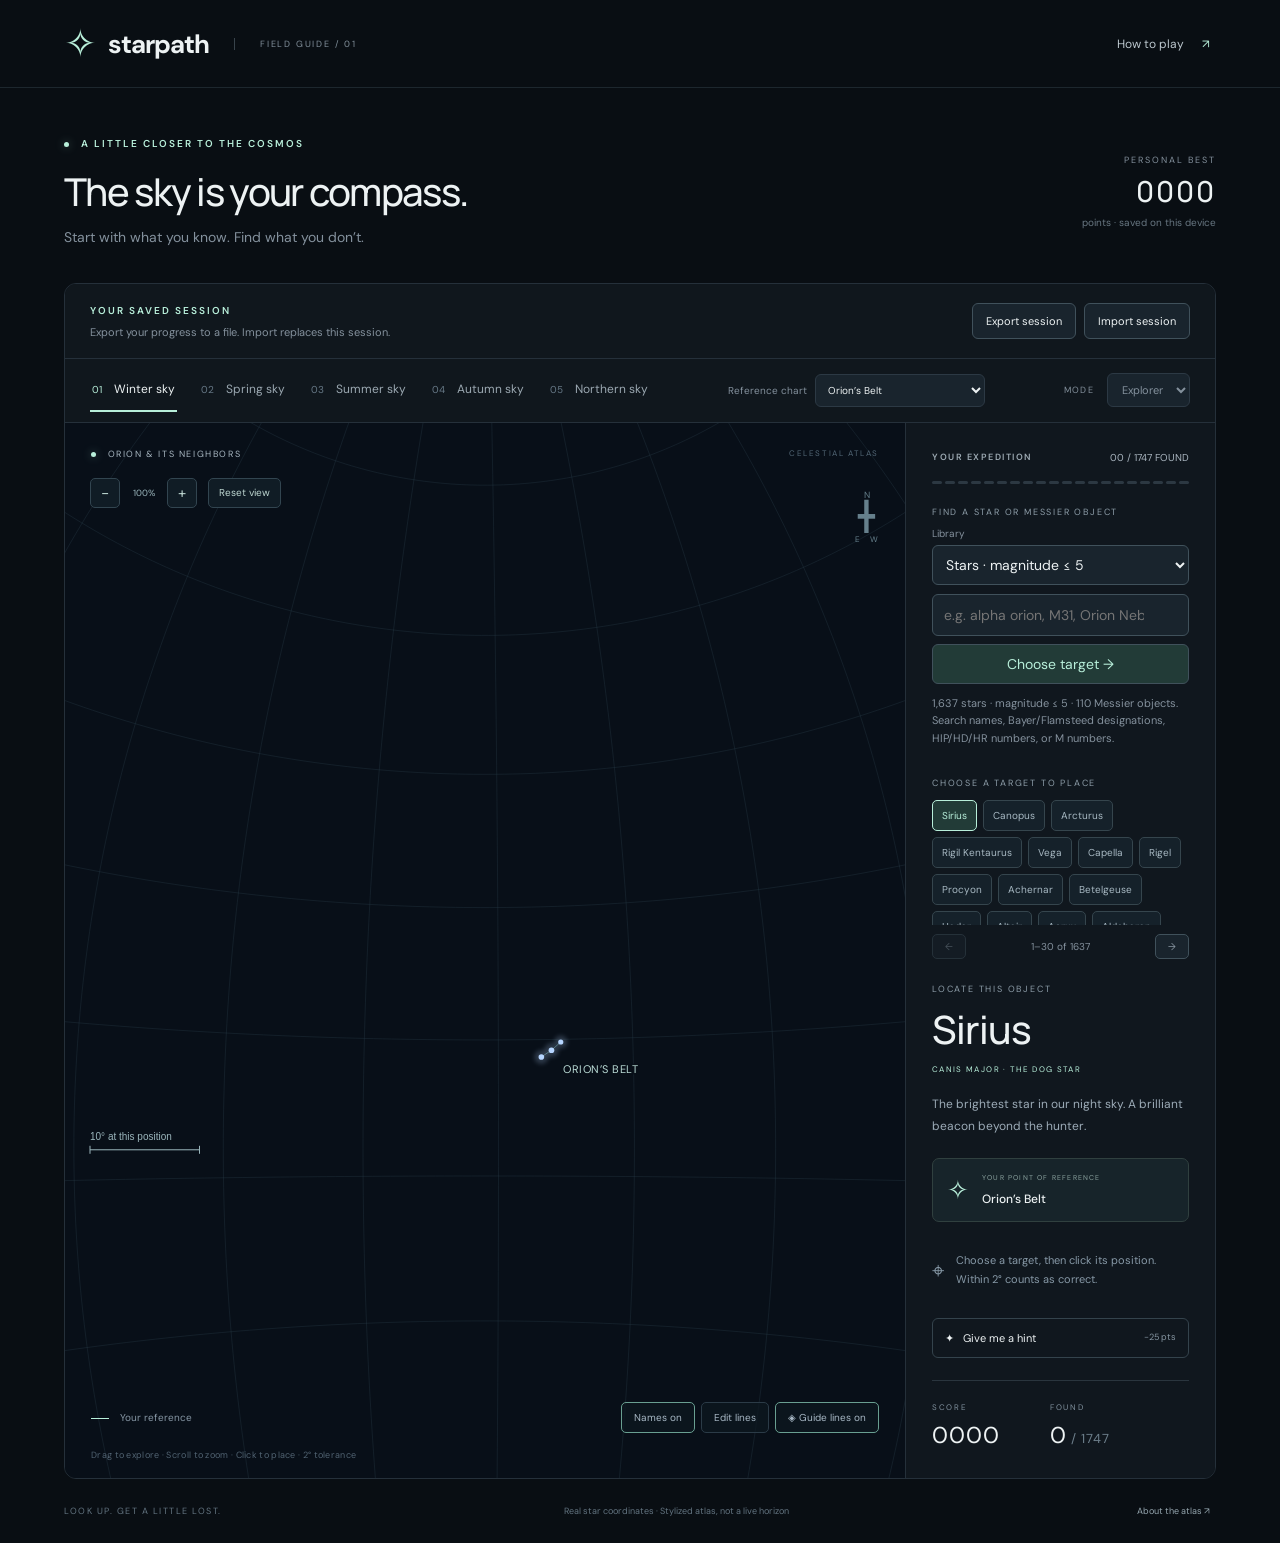
==== commit aa6d3f89: "Add session file export and import" ====
--- a/index.html
+++ b/index.html
@@ -9,10 +9,11 @@
 .toolbar{height:auto;min-height:64px;flex-wrap:wrap;gap:12px;padding-top:8px;padding-bottom:8px}.regions{min-height:44px}.chart-selector{font-size:10px;color:var(--muted);display:flex;gap:8px;align-items:center}.chart-selector select{max-width:170px;background:#19242d;border:1px solid #2c3944;border-radius:6px;padding:8px;font:inherit;color:var(--white)}.star-label{paint-order:stroke;stroke:#080f18;stroke-width:3px;stroke-linejoin:round}.guide,.found-ring,.wrong-ring{vector-effect:non-scaling-stroke}@media(max-width:720px){.regions{width:100%;flex:auto;gap:8px}.chart-selector{width:100%;justify-content:space-between}.chart-selector select{max-width:200px}.brand{font-size:23px}.quiet span{margin-left:4px}.quiet{font-size:10px}main{min-width:0}}
 .star-search select{width:100%;margin-bottom:9px;background:#19242d;color:var(--white);border:1px solid #40515b;border-radius:6px;padding:9px;font:inherit}.star-search .library-label{font-size:10px;color:var(--muted);margin-bottom:5px}.target-pages{display:flex;align-items:center;justify-content:space-between;gap:10px;margin-top:9px;color:var(--muted);font-size:10px}.target-pages button{padding:5px 12px;background:#19242d;border:1px solid #40515b;border-radius:5px}#targets{max-height:125px}.dots{gap:3px}.map-display{display:flex;gap:6px;align-items:center}.map-bottom{gap:10px;z-index:2}.map-bottom button[aria-pressed="true"]{border-color:#699f91}.map-bottom #edit-lines[aria-pressed="true"]{background:#223b37;color:var(--mint);border-color:var(--mint)}.line-status{position:absolute;z-index:2;left:25px;right:25px;top:132px;background:#10221fee;border:1px solid #416a5c;border-radius:6px;padding:10px 13px;font-size:11px;line-height:1.6;color:var(--mint);pointer-events:none}.custom-line{stroke:#b8efda;opacity:.65}.line-selection{fill:none;stroke:#b8efda;stroke-width:1.5;vector-effect:non-scaling-stroke}#sky.editing-lines{cursor:pointer}@media(max-width:720px){.map-bottom>span{display:none}.map-display{width:100%;justify-content:flex-end;gap:5px}.map-bottom button{padding:8px;font-size:9px}.line-status{left:17px;right:17px;top:116px;font-size:10px}}
 .regions{height:auto;flex-wrap:wrap;gap:0 22px}.regions button{min-height:44px;white-space:nowrap}@media(max-width:1000px){.regions{gap:0 15px}}@media(max-width:720px){.regions{display:grid;grid-template-columns:repeat(3,minmax(0,1fr));gap:0 8px}.regions button{width:100%;padding:0 1px}.regions button span{margin-left:3px}}@media(max-width:380px){.regions{grid-template-columns:repeat(2,minmax(0,1fr))}}
+.session-tools{display:flex;align-items:center;justify-content:space-between;flex-wrap:wrap;gap:12px;padding:16px 25px;background:#10171d;border-bottom:1px solid var(--line)}.session-tools p{margin:6px 0 0;color:var(--muted);font-size:11px;line-height:1.6}.session-actions{display:flex;gap:8px}.session-actions button{border:1px solid #40515b;background:#19242d;border-radius:6px;padding:10px 13px;font-size:11px}.session-actions button:hover{border-color:var(--mint);color:var(--mint)}#session-status{width:100%;margin:0;color:var(--mint)}#session-status.error{color:#e8a28b}@media(max-width:720px){.session-tools{padding:14px 15px}.session-actions{width:100%}.session-actions button{flex:1}}
 </style></head><body>
 <header><a class="brand" href="index.html"><span class="brand-icon">✧</span> starpath<span class="beta">FIELD GUIDE / 01</span></a><button class="quiet" id="help">How to play <span>↗</span></button></header>
 <main><section class="intro"><div><div class="eyebrow"><i></i> A LITTLE CLOSER TO THE COSMOS</div><h1>The sky is your compass.</h1><p>Start with what you know. Find what you don’t.</p></div><div class="best"><span>PERSONAL BEST</span><strong id="best">0000</strong><small>points · saved on this device</small></div></section>
-<section class="game"><div class="toolbar"><div class="regions" role="group" aria-label="Sky region"><button data-region="0" class="active">01 <span>Winter sky</span></button><button data-region="11">02 <span>Spring sky</span></button><button data-region="2">03 <span>Summer sky</span></button><button data-region="10">04 <span>Autumn sky</span></button><button data-region="1">05 <span>Northern sky</span></button></div><label class="chart-selector">Reference chart <select id="chart-choice" aria-label="Reference chart"></select></label><label class="mode">MODE <select id="mode" aria-label="Difficulty"><option value="guided">Explorer</option><option value="expert">Expert</option></select></label></div>
+<section class="game"><section class="session-tools" aria-label="Save and restore your session"><div><span class="eyebrow">YOUR SAVED SESSION</span><p id="session-note">Export your progress to a file. Import replaces this session.</p></div><div class="session-actions"><button id="export-session" type="button" aria-describedby="session-note">Export session</button><button id="import-session" type="button" aria-describedby="session-note">Import session</button><input id="session-file" type="file" accept=".json,application/json" aria-label="Choose a saved Starpath session" hidden></div><p id="session-status" role="status" aria-live="polite" hidden></p></section><div class="toolbar"><div class="regions" role="group" aria-label="Sky region"><button data-region="0" class="active">01 <span>Winter sky</span></button><button data-region="11">02 <span>Spring sky</span></button><button data-region="2">03 <span>Summer sky</span></button><button data-region="10">04 <span>Autumn sky</span></button><button data-region="1">05 <span>Northern sky</span></button></div><label class="chart-selector">Reference chart <select id="chart-choice" aria-label="Reference chart"></select></label><label class="mode">MODE <select id="mode" aria-label="Difficulty"><option value="guided">Explorer</option><option value="expert">Expert</option></select></label></div>
 <div class="play-area"><div class="sky-wrap"><div class="map-top"><span><i></i> <b id="map-title">ORION & ITS NEIGHBORS</b></span><span>CELESTIAL ATLAS</span></div><svg id="sky" viewBox="0 0 1000 700" role="group" tabindex="0" aria-label="Blank sky. Click to place the target within 2 degrees, or use arrow keys and Enter."></svg><div class="map-controls"><button id="zoom-out" aria-label="Zoom out">−</button><span id="zoom-level">100%</span><button id="zoom-in" aria-label="Zoom in">+</button><button id="reset-view">Reset view</button></div><div class="compass"><span>N</span><div>╋</div><small>E &nbsp; &nbsp; W</small></div><div class="map-bottom"><span><i class="line-key"></i> Your reference</span><div class="map-display"><button id="names" type="button" aria-pressed="true" title="Show or hide names on the map">Names on</button><button id="edit-lines" type="button" aria-pressed="false" aria-describedby="line-status">Edit lines</button><button id="lines" aria-pressed="true">◈ &nbsp; Guide lines on</button></div></div><div id="line-status" class="line-status" role="status" aria-live="polite" hidden></div><div class="sky-caption">Drag to explore · Scroll to zoom · Click to place · 2° tolerance</div></div>
 <aside><div class="mission-top"><span class="eyebrow">YOUR EXPEDITION</span><span id="progress">01 / 05</span></div><div id="dots" class="dots"></div><form id="star-search" class="star-search"><label for="star-query" class="target-label">FIND A STAR OR MESSIER OBJECT</label><label for="target-library" class="library-label">Library</label><select id="target-library"><option value="star">Stars · magnitude ≤ 5</option><option value="messier">Messier objects · M1–M110</option></select><input id="star-query" type="search" list="star-options" placeholder="e.g. alpha orion, M31, Orion Nebula" autocomplete="off" aria-describedby="catalog-note search-feedback" required><datalist id="star-options"></datalist><button type="submit">Choose target →</button><p id="catalog-note" class="catalog-note"></p><p id="search-feedback" role="status" aria-live="polite"></p></form><div class="target-picker"><span class="target-label">CHOOSE A TARGET TO PLACE</span><div id="targets" aria-label="Targets"></div><div class="target-pages"><button id="targets-prev" type="button" aria-label="Previous targets">←</button><span id="target-page" aria-live="polite"></span><button id="targets-next" type="button" aria-label="Next targets">→</button></div></div><span class="target-label">LOCATE THIS OBJECT</span><h2 id="target">Sirius</h2><div id="subtitle" class="subtitle">CANIS MAJOR · THE DOG STAR</div><p id="description" class="description"></p><div class="anchor"><span>✧</span><div><small>YOUR POINT OF REFERENCE</small><strong id="anchor-name">Orion’s Belt</strong></div></div><div class="instructions"><span>⌖</span><p>Choose a target, then click its position.<br>Within 2° counts as correct.</p></div><div id="feedback" role="status" aria-live="polite"></div><button id="hint" class="hint">✦ &nbsp; Give me a hint <small>−25 pts</small></button><p id="hint-text" hidden></p><button id="next" class="primary" hidden>Next object <span>→</span></button><button id="replay" class="primary" hidden>Explore again <span>↻</span></button><div class="stats"><div><small>SCORE</small><strong id="score">0000</strong></div><div><small>FOUND</small><strong id="found">0<span> / 5</span></strong></div></div></aside></div></section>
 <footer><span>LOOK UP. GET A LITTLE LOST.</span><p>Real star coordinates · Stylized atlas, not a live horizon</p><button id="about">About the atlas ↗</button></footer></main>
@@ -211,4 +212,4 @@
 if(matches.length!==1){$('search-feedback').textContent=matches.length?'Several objects match: '+matches.slice(0,5).map(s=>s.name).join(', ')+'. Enter a full name or designation.':'No matching star at magnitude 5 or brighter, or Messier object. Try a name or catalog number from the suggestions.';return;}
 $('search-feedback').textContent='';$('star-query').value=matches[0].name;chooseCatalogStar(matches[0].name);refreshSuggestions();$('sky').focus();};
 $('help').onclick=()=>help();$('about').onclick=()=>help(true);$('close').onclick=$('start').onclick=()=>$('dialog').close();reset();
-</script></body></html>
+</script><script src="session.js"></script></body></html>
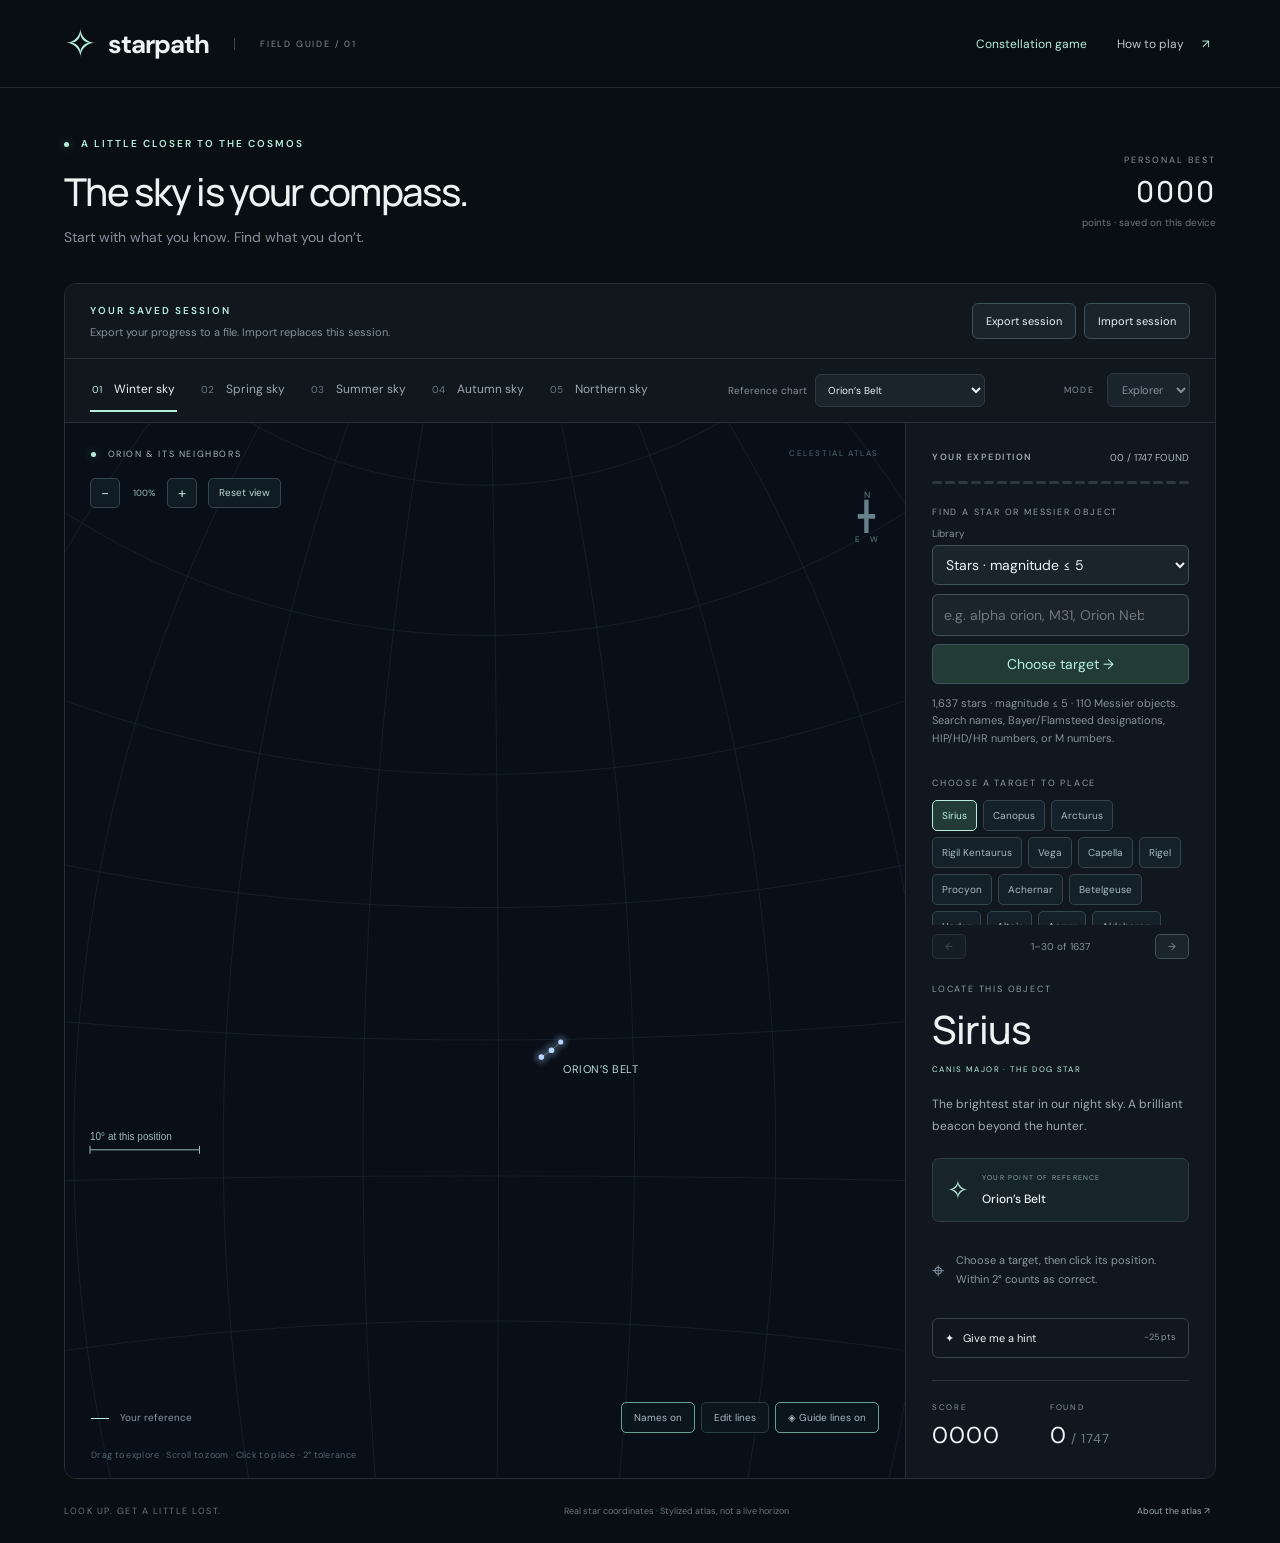
==== commit b53f28ee: "Add constellation identification and neighbor placement game" ====
--- a/index.html
+++ b/index.html
@@ -10,8 +10,9 @@
 .star-search select{width:100%;margin-bottom:9px;background:#19242d;color:var(--white);border:1px solid #40515b;border-radius:6px;padding:9px;font:inherit}.star-search .library-label{font-size:10px;color:var(--muted);margin-bottom:5px}.target-pages{display:flex;align-items:center;justify-content:space-between;gap:10px;margin-top:9px;color:var(--muted);font-size:10px}.target-pages button{padding:5px 12px;background:#19242d;border:1px solid #40515b;border-radius:5px}#targets{max-height:125px}.dots{gap:3px}.map-display{display:flex;gap:6px;align-items:center}.map-bottom{gap:10px;z-index:2}.map-bottom button[aria-pressed="true"]{border-color:#699f91}.map-bottom #edit-lines[aria-pressed="true"]{background:#223b37;color:var(--mint);border-color:var(--mint)}.line-status{position:absolute;z-index:2;left:25px;right:25px;top:132px;background:#10221fee;border:1px solid #416a5c;border-radius:6px;padding:10px 13px;font-size:11px;line-height:1.6;color:var(--mint);pointer-events:none}.custom-line{stroke:#b8efda;opacity:.65}.line-selection{fill:none;stroke:#b8efda;stroke-width:1.5;vector-effect:non-scaling-stroke}#sky.editing-lines{cursor:pointer}@media(max-width:720px){.map-bottom>span{display:none}.map-display{width:100%;justify-content:flex-end;gap:5px}.map-bottom button{padding:8px;font-size:9px}.line-status{left:17px;right:17px;top:116px;font-size:10px}}
 .regions{height:auto;flex-wrap:wrap;gap:0 22px}.regions button{min-height:44px;white-space:nowrap}@media(max-width:1000px){.regions{gap:0 15px}}@media(max-width:720px){.regions{display:grid;grid-template-columns:repeat(3,minmax(0,1fr));gap:0 8px}.regions button{width:100%;padding:0 1px}.regions button span{margin-left:3px}}@media(max-width:380px){.regions{grid-template-columns:repeat(2,minmax(0,1fr))}}
 .session-tools{display:flex;align-items:center;justify-content:space-between;flex-wrap:wrap;gap:12px;padding:16px 25px;background:#10171d;border-bottom:1px solid var(--line)}.session-tools p{margin:6px 0 0;color:var(--muted);font-size:11px;line-height:1.6}.session-actions{display:flex;gap:8px}.session-actions button{border:1px solid #40515b;background:#19242d;border-radius:6px;padding:10px 13px;font-size:11px}.session-actions button:hover{border-color:var(--mint);color:var(--mint)}#session-status{width:100%;margin:0;color:var(--mint)}#session-status.error{color:#e8a28b}@media(max-width:720px){.session-tools{padding:14px 15px}.session-actions{width:100%}.session-actions button{flex:1}}
+.game-nav{display:flex;gap:24px;align-items:center}.game-nav a{color:var(--mint);font-size:12px;text-decoration:none}@media(max-width:720px){header{height:auto;min-height:70px;flex-wrap:wrap;gap:8px;padding-top:10px;padding-bottom:10px}.game-nav{gap:14px}.game-nav a{font-size:11px}}
 </style></head><body>
-<header><a class="brand" href="index.html"><span class="brand-icon">✧</span> starpath<span class="beta">FIELD GUIDE / 01</span></a><button class="quiet" id="help">How to play <span>↗</span></button></header>
+<header><a class="brand" href="index.html"><span class="brand-icon">✧</span> starpath<span class="beta">FIELD GUIDE / 01</span></a><nav class="game-nav" aria-label="Games and help"><a href="constellations.html">Constellation game</a><button class="quiet" id="help">How to play <span>↗</span></button></nav></header>
 <main><section class="intro"><div><div class="eyebrow"><i></i> A LITTLE CLOSER TO THE COSMOS</div><h1>The sky is your compass.</h1><p>Start with what you know. Find what you don’t.</p></div><div class="best"><span>PERSONAL BEST</span><strong id="best">0000</strong><small>points · saved on this device</small></div></section>
 <section class="game"><section class="session-tools" aria-label="Save and restore your session"><div><span class="eyebrow">YOUR SAVED SESSION</span><p id="session-note">Export your progress to a file. Import replaces this session.</p></div><div class="session-actions"><button id="export-session" type="button" aria-describedby="session-note">Export session</button><button id="import-session" type="button" aria-describedby="session-note">Import session</button><input id="session-file" type="file" accept=".json,application/json" aria-label="Choose a saved Starpath session" hidden></div><p id="session-status" role="status" aria-live="polite" hidden></p></section><div class="toolbar"><div class="regions" role="group" aria-label="Sky region"><button data-region="0" class="active">01 <span>Winter sky</span></button><button data-region="11">02 <span>Spring sky</span></button><button data-region="2">03 <span>Summer sky</span></button><button data-region="10">04 <span>Autumn sky</span></button><button data-region="1">05 <span>Northern sky</span></button></div><label class="chart-selector">Reference chart <select id="chart-choice" aria-label="Reference chart"></select></label><label class="mode">MODE <select id="mode" aria-label="Difficulty"><option value="guided">Explorer</option><option value="expert">Expert</option></select></label></div>
 <div class="play-area"><div class="sky-wrap"><div class="map-top"><span><i></i> <b id="map-title">ORION & ITS NEIGHBORS</b></span><span>CELESTIAL ATLAS</span></div><svg id="sky" viewBox="0 0 1000 700" role="group" tabindex="0" aria-label="Blank sky. Click to place the target within 2 degrees, or use arrow keys and Enter."></svg><div class="map-controls"><button id="zoom-out" aria-label="Zoom out">−</button><span id="zoom-level">100%</span><button id="zoom-in" aria-label="Zoom in">+</button><button id="reset-view">Reset view</button></div><div class="compass"><span>N</span><div>╋</div><small>E &nbsp; &nbsp; W</small></div><div class="map-bottom"><span><i class="line-key"></i> Your reference</span><div class="map-display"><button id="names" type="button" aria-pressed="true" title="Show or hide names on the map">Names on</button><button id="edit-lines" type="button" aria-pressed="false" aria-describedby="line-status">Edit lines</button><button id="lines" aria-pressed="true">◈ &nbsp; Guide lines on</button></div></div><div id="line-status" class="line-status" role="status" aria-live="polite" hidden></div><div class="sky-caption">Drag to explore · Scroll to zoom · Click to place · 2° tolerance</div></div>
